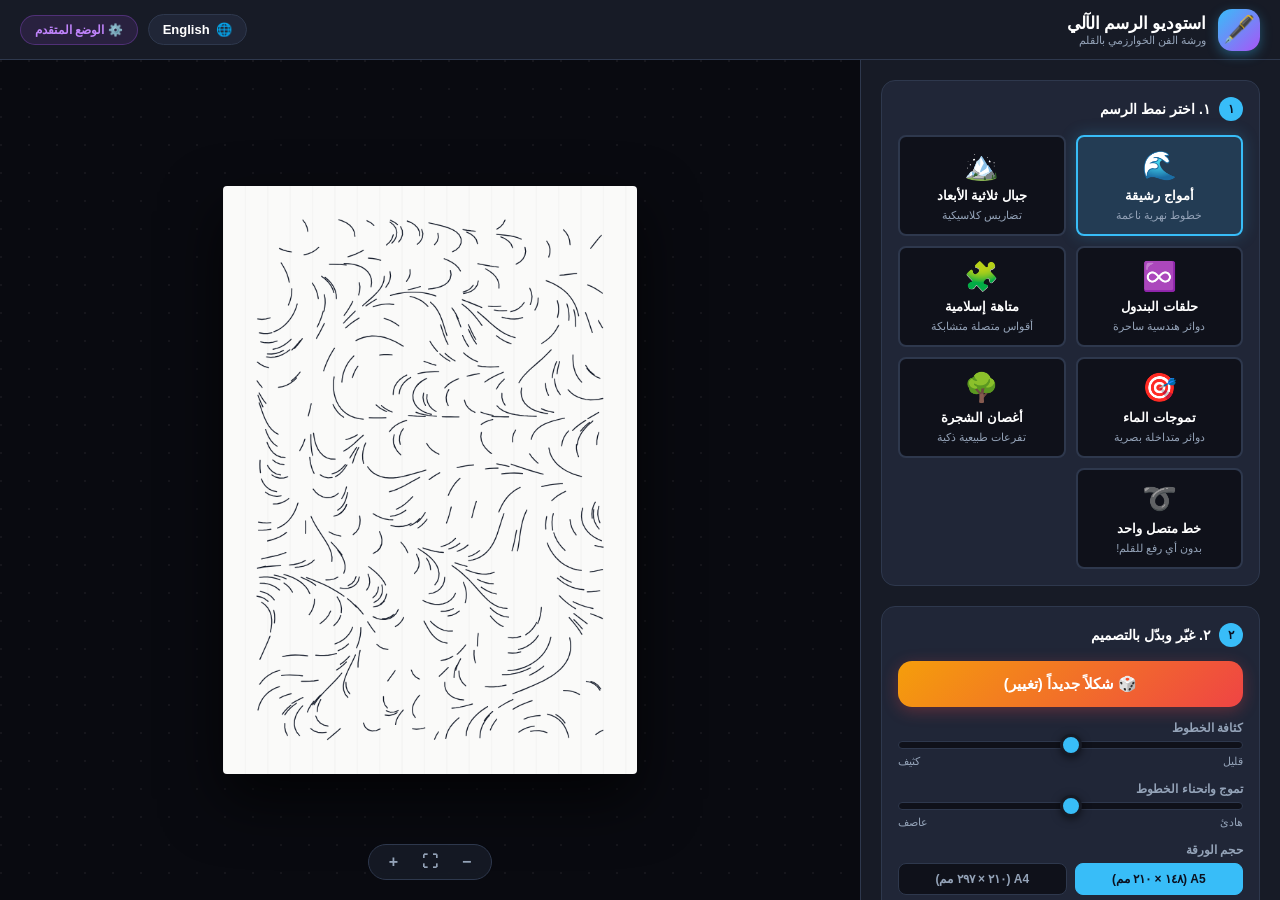
==== simple.html @ b9ba1fe6 "Add simplified bilingual (Arabic/English) UI mode for beginners" ====
<!DOCTYPE html>
<html lang="ar" dir="rtl">
<head>
  <meta charset="UTF-8">
  <meta name="viewport" content="width=device-width, initial-scale=1.0">
  <title>استوديو الرسم الآلي · Pen Plotter Studio (Simple)</title>
  <link rel="stylesheet" href="simple.css">
  <link rel="icon" href="data:image/svg+xml,<svg xmlns='http://www.w3.org/2000/svg' viewBox='0 0 100 100'><text y='.9em' font-size='90'>🖋️</text></svg>">
</head>
<body>

  <!-- Top Navigation Header -->
  <header class="simple-header">
    <div class="brand">
      <div class="brand-icon">🖋️</div>
      <div>
        <h1 class="brand-title" id="brandTitle">استوديو الرسم الآلي</h1>
        <p class="brand-sub" id="brandSub">ورشة الفن الخوارزمي بالقلم</p>
      </div>
    </div>

    <div class="header-tools">
      <button class="lang-switch-btn" id="btnLangSwitch" title="Switch Language / تغيير اللغة">
        <span>🌐</span>
        <span id="langLabel">English</span>
      </button>

      <a href="index.html" class="pro-mode-link" id="proLink" title="Switch to Advanced Studio">
        ⚙️ الوضع المتقدم
      </a>
    </div>
  </header>

  <!-- Main Workspace -->
  <main class="simple-main">

    <!-- Sidebar Controls -->
    <aside class="simple-sidebar">

      <!-- STEP 1: PICK A STYLE -->
      <section class="step-card">
        <div class="step-header">
          <div class="step-badge">١</div>
          <h2 class="step-title" id="step1Title">١. اختر نمط الرسم</h2>
        </div>
        <div class="style-grid" id="styleGrid">
          <!-- Populated by simple.js -->
        </div>
      </section>

      <!-- STEP 2: CUSTOMIZE -->
      <section class="step-card">
        <div class="step-header">
          <div class="step-badge">٢</div>
          <h2 class="step-title" id="step2Title">٢. غيّر وبدّل بالتصميم</h2>
        </div>

        <!-- Big Random Shuffle Button -->
        <button class="btn-big-shuffle" id="btnShuffle">
          <span>🎲 شكلاً جديداً (تغيير)</span>
        </button>

        <!-- Density Slider -->
        <div class="simple-slider-row">
          <div class="slider-label-row">
            <span id="labelDensity">كثافة الخطوط</span>
          </div>
          <input type="range" id="sliderDensity" min="1" max="5" step="1" value="3">
          <div class="slider-icons-row">
            <span id="txtFew">قليل</span>
            <span id="txtMany">كثيف</span>
          </div>
        </div>

        <!-- Wiggle Slider -->
        <div class="simple-slider-row">
          <div class="slider-label-row">
            <span id="labelWiggle">تموج وانحناء الخطوط</span>
          </div>
          <input type="range" id="sliderWiggle" min="1" max="5" step="1" value="3">
          <div class="slider-icons-row">
            <span id="txtSmooth">هادئ</span>
            <span id="txtWild">عاصف</span>
          </div>
        </div>

        <!-- Paper Size -->
        <div class="simple-slider-row">
          <div class="slider-label-row">
            <span id="labelPaper">حجم الورقة</span>
          </div>
          <div class="paper-pills">
            <button type="button" class="paper-pill active" data-paper="a5">A5 (١٤٨ × ٢١٠ مم)</button>
            <button type="button" class="paper-pill" data-paper="a4">A4 (٢١٠ × ٢٩٧ مم)</button>
          </div>
        </div>

        <!-- Color Palette Preview -->
        <div class="simple-slider-row">
          <div class="slider-label-row">
            <span id="labelColors">ألوان الورق والحبر</span>
          </div>
          <div class="palette-row">
            <button type="button" class="palette-btn active" data-palette="white_black">
              <div class="palette-circle" style="background: #fafaf9; border-color: #cbd5e1;">
                <div class="inner-dot" style="background: #111827;"></div>
              </div>
              <span class="palette-label" id="colorWhiteBlack">أبيض + أسود</span>
            </button>

            <button type="button" class="palette-btn" data-palette="black_white">
              <div class="palette-circle" style="background: #18181b; border-color: #52525b;">
                <div class="inner-dot" style="background: #f8fafc;"></div>
              </div>
              <span class="palette-label" id="colorBlackWhite">أسود + أبيض</span>
            </button>

            <button type="button" class="palette-btn" data-palette="navy_gold">
              <div class="palette-circle" style="background: #0f172a; border-color: #334155;">
                <div class="inner-dot" style="background: #f59e0b;"></div>
              </div>
              <span class="palette-label" id="colorNavyGold">كحلي + ذهبي</span>
            </button>

            <button type="button" class="palette-btn" data-palette="kraft_black">
              <div class="palette-circle" style="background: #d4b896; border-color: #a88863;">
                <div class="inner-dot" style="background: #1c1917;"></div>
              </div>
              <span class="palette-label" id="colorKraftBlack">كرتون + أسود</span>
            </button>
          </div>
        </div>
      </section>

      <!-- STEP 3: ACTION & EXPORT -->
      <section class="step-card">
        <div class="step-header">
          <div class="step-badge">٣</div>
          <h2 class="step-title" id="step3Title">٣. جاهز للرسم بالآلة!</h2>
        </div>

        <button class="btn-action-secondary" id="btnSimulate">
          <span>▶️ شاهد القلم يرسم</span>
        </button>

        <button class="btn-action-primary" id="btnDownload">
          <span>📥 تحميل ملف الرسم (SVG)</span>
        </button>
      </section>

    </aside>

    <!-- Canvas Viewport -->
    <section class="simple-viewport">
      <div class="paper-container" id="paperContainer">
        <canvas id="artCanvas"></canvas>
      </div>

      <!-- Quick Zoom Controls -->
      <div class="viewport-zoom-bar">
        <button class="zoom-btn" id="zoomOut" title="Zoom Out">−</button>
        <button class="zoom-btn" id="zoomReset" title="Reset Zoom">⛶</button>
        <button class="zoom-btn" id="zoomIn" title="Zoom In">+</button>
      </div>
    </section>

  </main>

  <div class="simple-toast" id="simpleToast"></div>

  <!-- Scripts -->
  <script src="js/noise.js"></script>
  <script src="js/algorithms.js"></script>
  <script src="js/plotter.js"></script>
  <script src="js/simulator.js"></script>
  <script src="js/simple.js"></script>
</body>
</html>
---- simple.css ----
:root {
  --bg-app: #0f111a;
  --bg-panel: #171b26;
  --bg-card: #202637;
  --bg-card-hover: #293147;
  --bg-active: #38bdf8;
  --text-main: #ffffff;
  --text-sub: #94a3b8;
  --border: #2e384d;
  --accent: #38bdf8;
  --accent-gold: #f59e0b;
  --accent-green: #10b981;
  --accent-purple: #a855f7;
  --radius-sm: 8px;
  --radius-md: 14px;
  --radius-lg: 20px;
  --shadow: 0 10px 30px rgba(0, 0, 0, 0.4);
}

* {
  box-sizing: border-box;
  margin: 0;
  padding: 0;
  -webkit-font-smoothing: antialiased;
}

body {
  font-family: -apple-system, BlinkMacSystemFont, 'SF Pro Arabic', 'Geeza Pro', 'Noto Sans Arabic', 'Segoe UI', Roboto, sans-serif;
  background-color: var(--bg-app);
  color: var(--text-main);
  height: 100vh;
  display: flex;
  flex-direction: column;
  overflow: hidden;
}

/* RTL Support */
body[dir="rtl"] {
  direction: rtl;
  text-align: right;
}
body[dir="ltr"] {
  direction: ltr;
  text-align: left;
}

/* =========================================================================
   TOP NAVBAR
   ========================================================================= */
.simple-header {
  height: 60px;
  background: var(--bg-panel);
  border-bottom: 1px solid var(--border);
  display: flex;
  align-items: center;
  justify-content: space-between;
  padding: 0 20px;
  z-index: 20;
}

.brand {
  display: flex;
  align-items: center;
  gap: 12px;
}

.brand-icon {
  font-size: 26px;
  width: 42px;
  height: 42px;
  background: linear-gradient(135deg, #38bdf8, #a855f7);
  border-radius: var(--radius-md);
  display: flex;
  align-items: center;
  justify-content: center;
  box-shadow: 0 4px 12px rgba(56, 189, 248, 0.35);
}

.brand-title {
  font-size: 17px;
  font-weight: 800;
  letter-spacing: -0.01em;
  color: var(--text-main);
}

.brand-sub {
  font-size: 11px;
  color: var(--text-sub);
}

.header-tools {
  display: flex;
  align-items: center;
  gap: 10px;
}

.lang-switch-btn {
  background: var(--bg-card);
  border: 1px solid var(--border);
  color: var(--text-main);
  font-size: 13px;
  font-weight: 700;
  padding: 7px 14px;
  border-radius: 20px;
  cursor: pointer;
  display: flex;
  align-items: center;
  gap: 6px;
  transition: all 0.2s ease;
}

.lang-switch-btn:hover {
  background: var(--bg-card-hover);
  border-color: var(--accent);
}

.pro-mode-link {
  background: rgba(168, 85, 247, 0.12);
  border: 1px solid rgba(168, 85, 247, 0.3);
  color: #c084fc;
  font-size: 12px;
  font-weight: 700;
  padding: 7px 14px;
  border-radius: 20px;
  text-decoration: none;
  display: flex;
  align-items: center;
  gap: 6px;
  transition: all 0.2s ease;
}

.pro-mode-link:hover {
  background: rgba(168, 85, 247, 0.25);
  border-color: #c084fc;
}

/* =========================================================================
   MAIN LAYOUT
   ========================================================================= */
.simple-main {
  flex: 1;
  display: flex;
  height: calc(100vh - 60px);
  overflow: hidden;
}

/* Sidebar */
.simple-sidebar {
  width: 420px;
  min-width: 360px;
  background: var(--bg-panel);
  border-inline-end: 1px solid var(--border);
  padding: 20px;
  overflow-y: auto;
  display: flex;
  flex-direction: column;
  gap: 20px;
}

.step-card {
  background: var(--bg-card);
  border: 1px solid var(--border);
  border-radius: var(--radius-md);
  padding: 16px;
  display: flex;
  flex-direction: column;
  gap: 14px;
}

.step-header {
  display: flex;
  align-items: center;
  gap: 8px;
}

.step-badge {
  width: 24px;
  height: 24px;
  background: var(--accent);
  color: #0b1120;
  border-radius: 50%;
  font-size: 12px;
  font-weight: 800;
  display: flex;
  align-items: center;
  justify-content: center;
  flex-shrink: 0;
}

.step-title {
  font-size: 14px;
  font-weight: 700;
  color: var(--text-main);
}

/* Style cards grid */
.style-grid {
  display: grid;
  grid-template-columns: repeat(2, 1fr);
  gap: 10px;
}

.style-card {
  background: var(--bg-app);
  border: 2px solid var(--border);
  border-radius: var(--radius-sm);
  padding: 12px 10px;
  cursor: pointer;
  display: flex;
  flex-direction: column;
  align-items: center;
  text-align: center;
  gap: 6px;
  transition: all 0.2s cubic-bezier(0.16, 1, 0.3, 1);
}

.style-card:hover {
  background: var(--bg-card-hover);
  border-color: rgba(56, 189, 248, 0.5);
  transform: translateY(-2px);
}

.style-card.active {
  background: rgba(56, 189, 248, 0.15);
  border-color: var(--accent);
  box-shadow: 0 0 16px rgba(56, 189, 248, 0.25);
}

.style-icon {
  font-size: 28px;
}

.style-name {
  font-size: 13px;
  font-weight: 700;
  color: var(--text-main);
}

.style-sub {
  font-size: 11px;
  color: var(--text-sub);
}

/* Big Shuffle Button */
.btn-big-shuffle {
  background: linear-gradient(135deg, #f59e0b, #ef4444);
  color: #ffffff;
  border: none;
  padding: 14px 18px;
  border-radius: var(--radius-md);
  font-size: 15px;
  font-weight: 800;
  cursor: pointer;
  display: flex;
  align-items: center;
  justify-content: center;
  gap: 10px;
  box-shadow: 0 4px 16px rgba(239, 68, 68, 0.3);
  transition: all 0.2s ease;
  width: 100%;
}

.btn-big-shuffle:hover {
  transform: translateY(-2px);
  box-shadow: 0 6px 20px rgba(239, 68, 68, 0.45);
  filter: brightness(1.08);
}

.btn-big-shuffle:active {
  transform: translateY(0);
}

/* Simple Slider Rows */
.simple-slider-row {
  display: flex;
  flex-direction: column;
  gap: 6px;
}

.slider-label-row {
  display: flex;
  justify-content: space-between;
  font-size: 12px;
  font-weight: 600;
  color: var(--text-sub);
}

.slider-label-row span.current-val {
  color: var(--accent);
  font-family: monospace;
}

.slider-icons-row {
  display: flex;
  justify-content: space-between;
  font-size: 11px;
  color: var(--text-sub);
}

input[type="range"] {
  -webkit-appearance: none;
  width: 100%;
  height: 8px;
  background: var(--bg-app);
  border-radius: 4px;
  border: 1px solid var(--border);
  outline: none;
}

input[type="range"]::-webkit-slider-thumb {
  -webkit-appearance: none;
  width: 22px;
  height: 22px;
  border-radius: 50%;
  background: var(--accent);
  cursor: pointer;
  border: 3px solid var(--bg-panel);
  box-shadow: 0 2px 8px rgba(0, 0, 0, 0.5);
  transition: transform 0.1s ease;
}

input[type="range"]::-webkit-slider-thumb:hover {
  transform: scale(1.15);
}

/* Color Palette Circles */
.palette-row {
  display: flex;
  gap: 10px;
  justify-content: space-between;
}

.palette-btn {
  flex: 1;
  background: var(--bg-app);
  border: 2px solid var(--border);
  border-radius: var(--radius-sm);
  padding: 8px 4px;
  display: flex;
  flex-direction: column;
  align-items: center;
  gap: 6px;
  cursor: pointer;
  transition: all 0.2s ease;
}

.palette-btn:hover {
  border-color: var(--text-sub);
}

.palette-btn.active {
  border-color: var(--accent);
  background: rgba(56, 189, 248, 0.1);
}

.palette-circle {
  width: 28px;
  height: 28px;
  border-radius: 50%;
  border: 2px solid rgba(255, 255, 255, 0.2);
  display: flex;
  align-items: center;
  justify-content: center;
  position: relative;
}

.palette-circle .inner-dot {
  width: 10px;
  height: 10px;
  border-radius: 50%;
}

.palette-label {
  font-size: 10px;
  font-weight: 700;
  color: var(--text-sub);
  text-align: center;
}

/* Paper Size Selector Pills */
.paper-pills {
  display: flex;
  gap: 8px;
}

.paper-pill {
  flex: 1;
  background: var(--bg-app);
  border: 1px solid var(--border);
  color: var(--text-sub);
  font-size: 12px;
  font-weight: 700;
  padding: 8px;
  border-radius: var(--radius-sm);
  cursor: pointer;
  text-align: center;
  transition: all 0.2s ease;
}

.paper-pill.active {
  background: var(--accent);
  color: #0b1120;
  border-color: var(--accent);
}

/* Big Action Buttons (Export & Simulate) */
.btn-action-primary {
  background: linear-gradient(135deg, #10b981, #059669);
  color: #ffffff;
  border: none;
  padding: 16px;
  border-radius: var(--radius-md);
  font-size: 16px;
  font-weight: 800;
  cursor: pointer;
  display: flex;
  align-items: center;
  justify-content: center;
  gap: 10px;
  box-shadow: 0 4px 18px rgba(16, 185, 129, 0.35);
  transition: all 0.2s ease;
  width: 100%;
}

.btn-action-primary:hover {
  transform: translateY(-2px);
  filter: brightness(1.1);
  box-shadow: 0 6px 24px rgba(16, 185, 129, 0.5);
}

.btn-action-secondary {
  background: var(--bg-card);
  border: 1px solid var(--border);
  color: var(--text-main);
  padding: 12px;
  border-radius: var(--radius-md);
  font-size: 14px;
  font-weight: 700;
  cursor: pointer;
  display: flex;
  align-items: center;
  justify-content: center;
  gap: 8px;
  transition: all 0.2s ease;
  width: 100%;
}

.btn-action-secondary:hover {
  background: var(--bg-card-hover);
  border-color: var(--text-sub);
}

/* =========================================================================
   CANVAS VIEWPORT
   ========================================================================= */
.simple-viewport {
  flex: 1;
  position: relative;
  background: #090a10;
  display: flex;
  align-items: center;
  justify-content: center;
  overflow: hidden;
  background-image: radial-gradient(circle at 1px 1px, rgba(255, 255, 255, 0.05) 1px, transparent 0);
  background-size: 28px 28px;
}

.paper-container {
  position: relative;
  box-shadow: 0 25px 60px rgba(0, 0, 0, 0.7);
  border-radius: 4px;
  overflow: hidden;
  transition: transform 0.2s ease;
}

#artCanvas {
  display: block;
}

/* Plotter Pen Head Indicator during simulation */
.sim-pen-badge {
  position: absolute;
  top: 16px;
  background: rgba(23, 27, 38, 0.95);
  border: 1px solid var(--border);
  border-radius: 30px;
  padding: 6px 14px;
  font-size: 13px;
  font-weight: 700;
  display: flex;
  align-items: center;
  gap: 8px;
  box-shadow: var(--shadow);
  z-index: 10;
  color: var(--text-main);
}

/* Quick Zoom Controls */
.viewport-zoom-bar {
  position: absolute;
  bottom: 20px;
  background: rgba(23, 27, 38, 0.9);
  backdrop-filter: blur(8px);
  border: 1px solid var(--border);
  border-radius: 30px;
  padding: 6px 14px;
  display: flex;
  align-items: center;
  gap: 12px;
  z-index: 10;
}

.zoom-btn {
  background: transparent;
  border: none;
  color: var(--text-sub);
  font-size: 16px;
  font-weight: 800;
  cursor: pointer;
  padding: 2px 6px;
}

.zoom-btn:hover {
  color: var(--text-main);
}

/* Toast */
.simple-toast {
  position: fixed;
  bottom: 30px;
  left: 50%;
  transform: translateX(-50%) translateY(20px);
  background: #10b981;
  color: #0b1120;
  padding: 12px 24px;
  border-radius: 30px;
  font-size: 14px;
  font-weight: 800;
  box-shadow: 0 10px 30px rgba(16, 185, 129, 0.4);
  z-index: 100;
  opacity: 0;
  transition: all 0.25s cubic-bezier(0.16, 1, 0.3, 1);
  pointer-events: none;
  display: flex;
  align-items: center;
  gap: 8px;
}

.simple-toast.show {
  opacity: 1;
  transform: translateX(-50%) translateY(0);
}
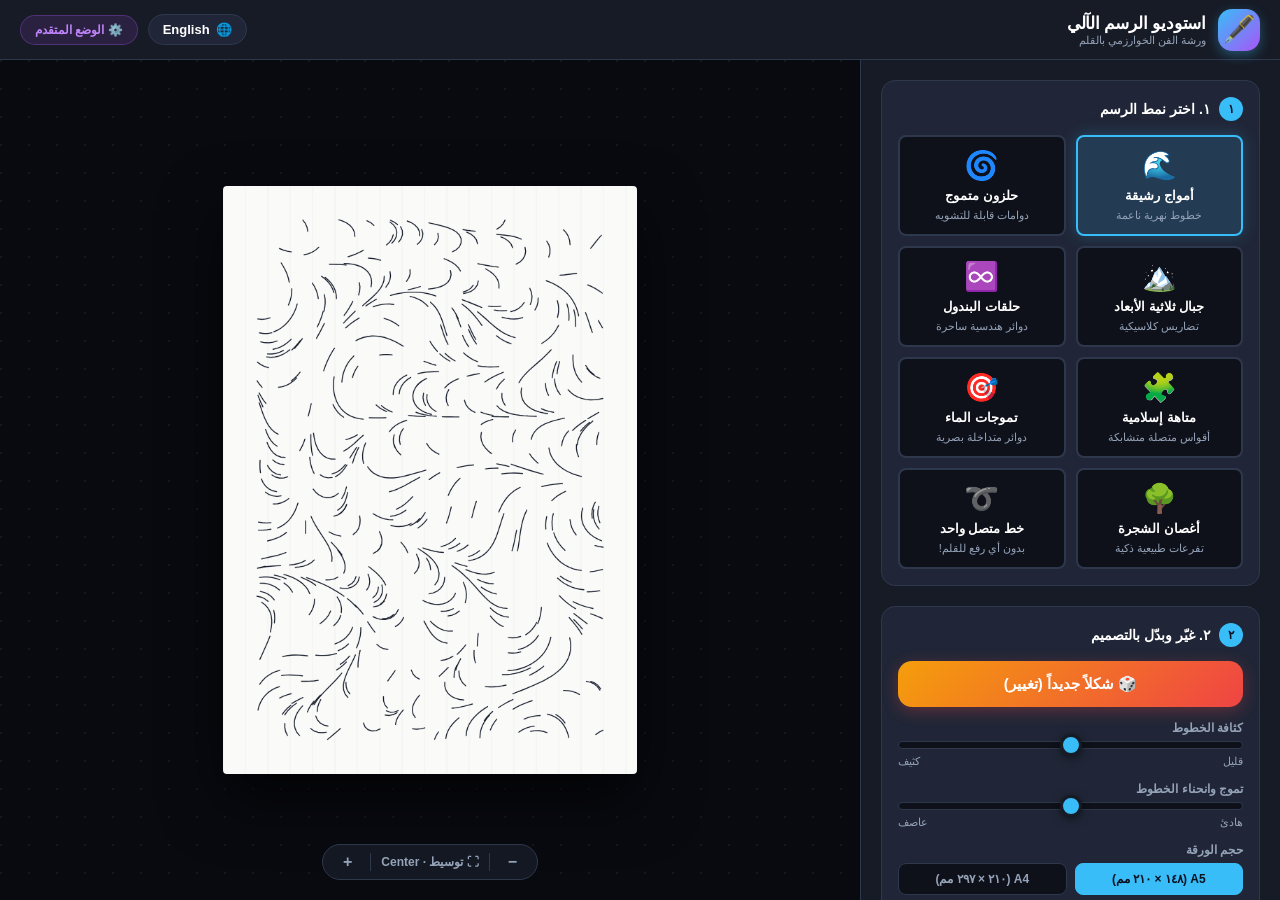
==== commit 97831c22: "Add distorted spirals algorithm, calm drawing speed controls, and canvas centering" ====
--- a/simple.html
+++ b/simple.html
@@ -139,6 +139,18 @@
           <h2 class="step-title" id="step3Title">٣. جاهز للرسم بالآلة!</h2>
         </div>
 
+        <!-- Simulation Speed -->
+        <div class="simple-slider-row">
+          <div class="slider-label-row">
+            <span id="labelSpeed">سرعة رسم القلم</span>
+          </div>
+          <div class="paper-pills">
+            <button type="button" class="paper-pill speed-pill" data-speed="0.4" id="speedSlow">🐢 بطيء وهادئ</button>
+            <button type="button" class="paper-pill speed-pill active" data-speed="1.0" id="speedNormal">🚶 عادي</button>
+            <button type="button" class="paper-pill speed-pill" data-speed="2.5" id="speedFast">🐇 سريع</button>
+          </div>
+        </div>
+
         <button class="btn-action-secondary" id="btnSimulate">
           <span>▶️ شاهد القلم يرسم</span>
         </button>
@@ -156,10 +168,10 @@
         <canvas id="artCanvas"></canvas>
       </div>
 
-      <!-- Quick Zoom Controls -->
+      <!-- Quick Zoom Controls & Center Button -->
       <div class="viewport-zoom-bar">
         <button class="zoom-btn" id="zoomOut" title="Zoom Out">−</button>
-        <button class="zoom-btn" id="zoomReset" title="Reset Zoom">⛶</button>
+        <button class="zoom-btn" id="btnCenter" title="Center Artwork / توسيط الورقة" style="font-size: 12px; font-weight: 700; border-inline: 1px solid var(--border); padding: 2px 10px;">⛶ توسيط · Center</button>
         <button class="zoom-btn" id="zoomIn" title="Zoom In">+</button>
       </div>
     </section>
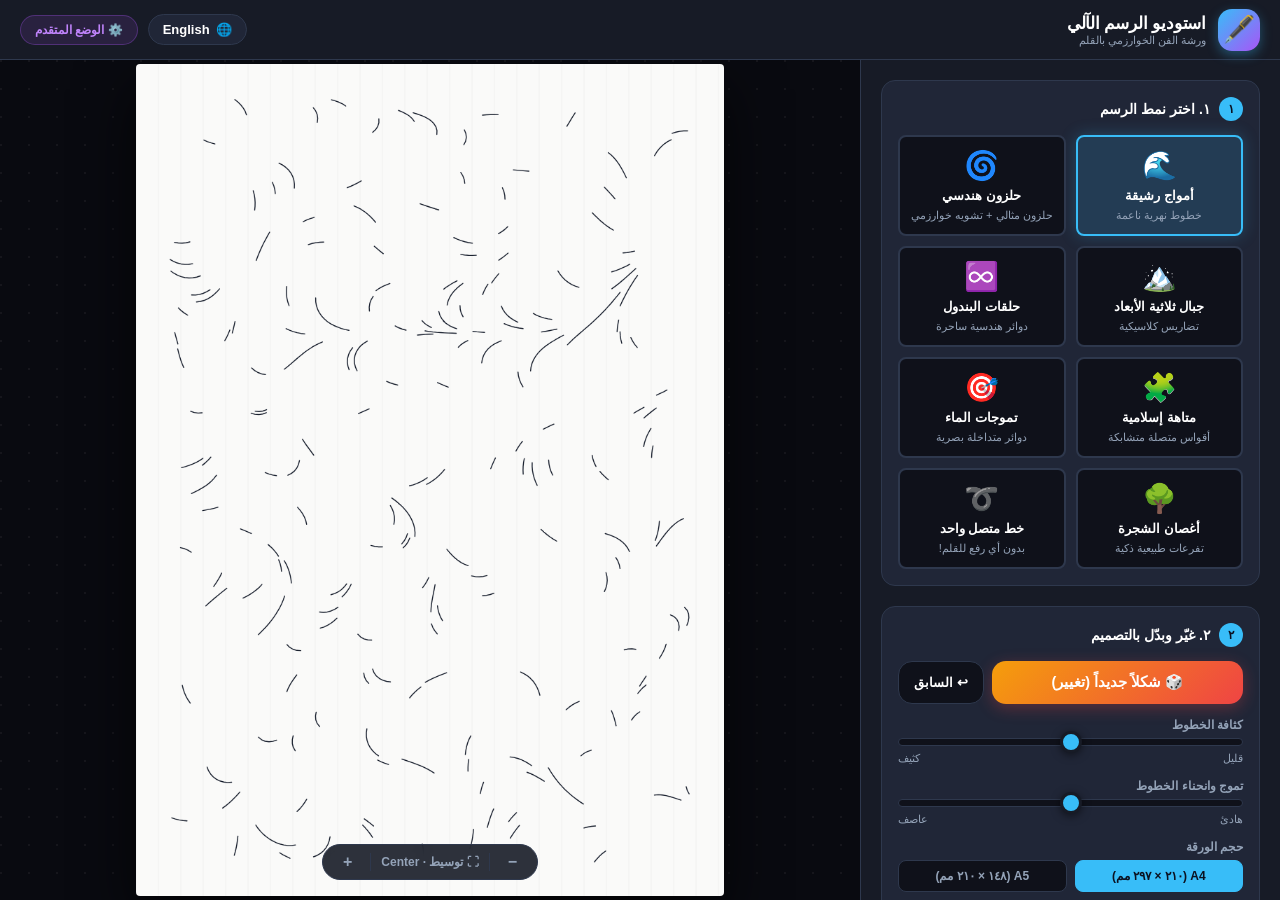
==== commit 914902c9: "Calibrate algorithms for <10min thin A4 plots, add Undo history, PNG export, and debouncing" ====
--- a/simple.html
+++ b/simple.html
@@ -55,10 +55,15 @@
           <h2 class="step-title" id="step2Title">٢. غيّر وبدّل بالتصميم</h2>
         </div>
 
-        <!-- Big Random Shuffle Button -->
-        <button class="btn-big-shuffle" id="btnShuffle">
-          <span>🎲 شكلاً جديداً (تغيير)</span>
-        </button>
+        <!-- Big Random Shuffle & Undo Button Row -->
+        <div class="shuffle-btn-group">
+          <button class="btn-big-shuffle" id="btnShuffle">
+            <span>🎲 شكلاً جديداً (تغيير)</span>
+          </button>
+          <button class="btn-undo-shape" id="btnUndo" title="Undo / Previous Shape">
+            <span>↩ السابق</span>
+          </button>
+        </div>
 
         <!-- Density Slider -->
         <div class="simple-slider-row">
@@ -90,8 +95,8 @@
             <span id="labelPaper">حجم الورقة</span>
           </div>
           <div class="paper-pills">
-            <button type="button" class="paper-pill active" data-paper="a5">A5 (١٤٨ × ٢١٠ مم)</button>
-            <button type="button" class="paper-pill" data-paper="a4">A4 (٢١٠ × ٢٩٧ مم)</button>
+            <button type="button" class="paper-pill active" data-paper="a4">A4 (٢١٠ × ٢٩٧ مم)</button>
+            <button type="button" class="paper-pill" data-paper="a5">A5 (١٤٨ × ٢١٠ مم)</button>
           </div>
         </div>
 
@@ -151,12 +156,21 @@
           </div>
         </div>
 
+        <!-- Time Estimate Reassuring Badge -->
+        <div class="time-estimate-pill" id="simpleTimeBadge">
+          <span>⏱️ وقت الرسم: ~٤ دقائق (سريع ومناسب لورق A4)</span>
+        </div>
+
         <button class="btn-action-secondary" id="btnSimulate">
           <span>▶️ شاهد القلم يرسم</span>
         </button>
 
         <button class="btn-action-primary" id="btnDownload">
           <span>📥 تحميل ملف الرسم (SVG)</span>
+        </button>
+
+        <button class="btn-action-secondary btn-png" id="btnDownloadPNG">
+          <span>📸 حفظ كصورة (PNG)</span>
         </button>
       </section>
 
--- a/simple.css
+++ b/simple.css
@@ -241,23 +241,29 @@
   color: var(--text-sub);
 }
 
-/* Big Shuffle Button */
+/* Big Shuffle & Undo Group */
+.shuffle-btn-group {
+  display: flex;
+  gap: 8px;
+  width: 100%;
+}
+
 .btn-big-shuffle {
+  flex: 1;
   background: linear-gradient(135deg, #f59e0b, #ef4444);
   color: #ffffff;
   border: none;
-  padding: 14px 18px;
+  padding: 13px 16px;
   border-radius: var(--radius-md);
-  font-size: 15px;
+  font-size: 14.5px;
   font-weight: 800;
   cursor: pointer;
   display: flex;
   align-items: center;
   justify-content: center;
-  gap: 10px;
+  gap: 8px;
   box-shadow: 0 4px 16px rgba(239, 68, 68, 0.3);
   transition: all 0.2s ease;
-  width: 100%;
 }
 
 .btn-big-shuffle:hover {
@@ -267,6 +273,34 @@
 }
 
 .btn-big-shuffle:active {
+  transform: translateY(0);
+}
+
+.btn-undo-shape {
+  flex-shrink: 0;
+  background: var(--bg-app);
+  border: 1px solid var(--border);
+  color: var(--text-main);
+  padding: 13px 15px;
+  border-radius: var(--radius-md);
+  font-size: 13px;
+  font-weight: 700;
+  cursor: pointer;
+  display: flex;
+  align-items: center;
+  justify-content: center;
+  gap: 6px;
+  transition: all 0.2s ease;
+}
+
+.btn-undo-shape:hover {
+  background: var(--bg-card-hover);
+  border-color: var(--accent);
+  color: var(--accent);
+  transform: translateY(-2px);
+}
+
+.btn-undo-shape:active {
   transform: translateY(0);
 }
 
@@ -448,6 +482,33 @@
 .btn-action-secondary:hover {
   background: var(--bg-card-hover);
   border-color: var(--text-sub);
+}
+
+.btn-action-secondary.btn-png {
+  background: rgba(56, 189, 248, 0.08);
+  border-color: rgba(56, 189, 248, 0.3);
+  color: #38bdf8;
+}
+
+.btn-action-secondary.btn-png:hover {
+  background: rgba(56, 189, 248, 0.18);
+  border-color: #38bdf8;
+}
+
+.time-estimate-pill {
+  background: rgba(16, 185, 129, 0.08);
+  border: 1px solid rgba(16, 185, 129, 0.25);
+  color: #34d399;
+  font-size: 12.5px;
+  font-weight: 700;
+  padding: 9px 12px;
+  border-radius: var(--radius-md);
+  text-align: center;
+  display: flex;
+  align-items: center;
+  justify-content: center;
+  gap: 6px;
+  width: 100%;
 }
 
 /* =========================================================================
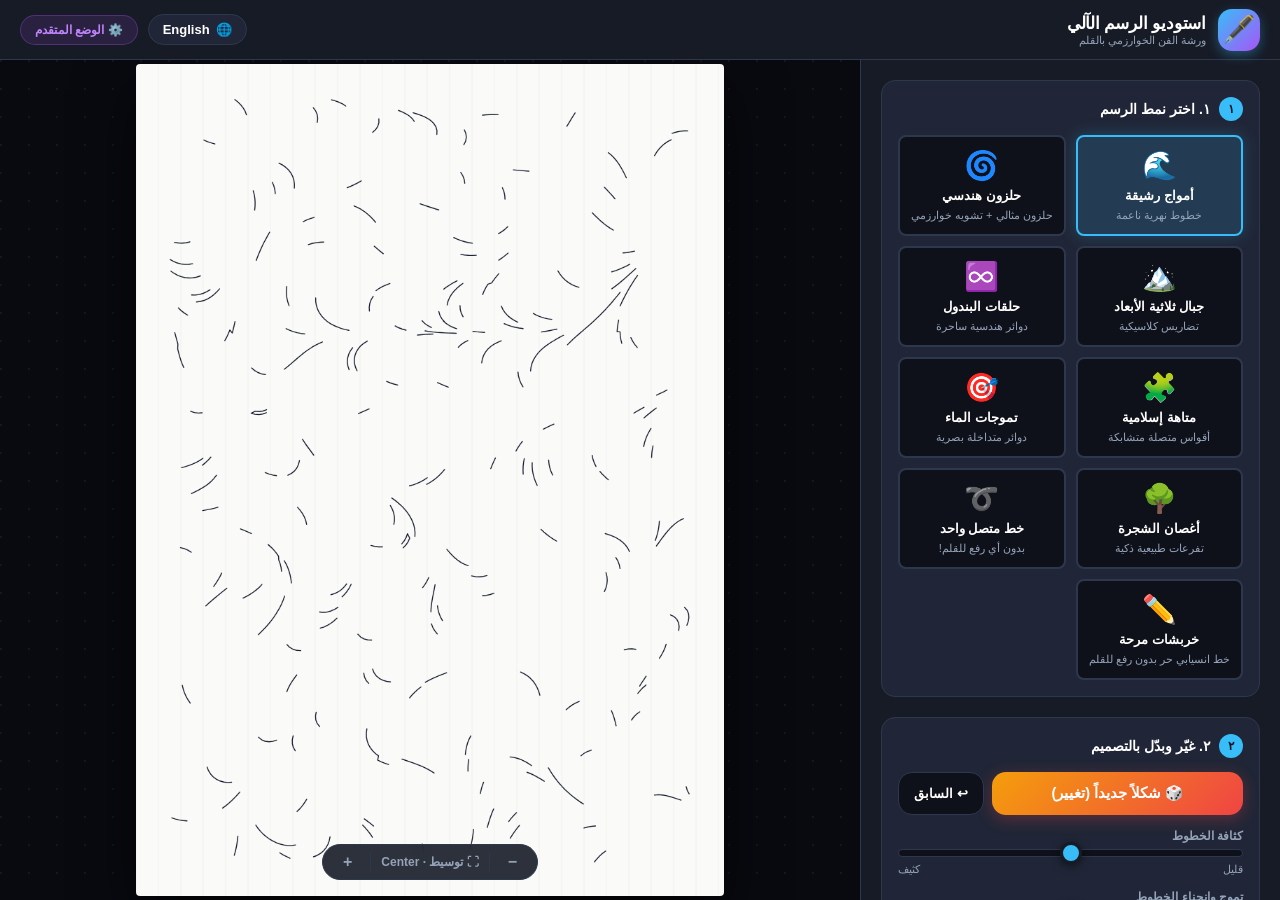
==== commit 35f9bb36: "Add Generative Doodles, Servo Thermal Protection, and bundle self-contained HTML studios" ====
--- a/simple.html
+++ b/simple.html
@@ -4,7 +4,622 @@
   <meta charset="UTF-8">
   <meta name="viewport" content="width=device-width, initial-scale=1.0">
   <title>استوديو الرسم الآلي · Pen Plotter Studio (Simple)</title>
-  <link rel="stylesheet" href="simple.css">
+  <style>
+:root {
+  --bg-app: #0f111a;
+  --bg-panel: #171b26;
+  --bg-card: #202637;
+  --bg-card-hover: #293147;
+  --bg-active: #38bdf8;
+  --text-main: #ffffff;
+  --text-sub: #94a3b8;
+  --border: #2e384d;
+  --accent: #38bdf8;
+  --accent-gold: #f59e0b;
+  --accent-green: #10b981;
+  --accent-purple: #a855f7;
+  --radius-sm: 8px;
+  --radius-md: 14px;
+  --radius-lg: 20px;
+  --shadow: 0 10px 30px rgba(0, 0, 0, 0.4);
+}
+
+* {
+  box-sizing: border-box;
+  margin: 0;
+  padding: 0;
+  -webkit-font-smoothing: antialiased;
+}
+
+body {
+  font-family: -apple-system, BlinkMacSystemFont, 'SF Pro Arabic', 'Geeza Pro', 'Noto Sans Arabic', 'Segoe UI', Roboto, sans-serif;
+  background-color: var(--bg-app);
+  color: var(--text-main);
+  height: 100vh;
+  display: flex;
+  flex-direction: column;
+  overflow: hidden;
+}
+
+/* RTL Support */
+body[dir="rtl"] {
+  direction: rtl;
+  text-align: right;
+}
+body[dir="ltr"] {
+  direction: ltr;
+  text-align: left;
+}
+
+/* =========================================================================
+   TOP NAVBAR
+   ========================================================================= */
+.simple-header {
+  height: 60px;
+  background: var(--bg-panel);
+  border-bottom: 1px solid var(--border);
+  display: flex;
+  align-items: center;
+  justify-content: space-between;
+  padding: 0 20px;
+  z-index: 20;
+}
+
+.brand {
+  display: flex;
+  align-items: center;
+  gap: 12px;
+}
+
+.brand-icon {
+  font-size: 26px;
+  width: 42px;
+  height: 42px;
+  background: linear-gradient(135deg, #38bdf8, #a855f7);
+  border-radius: var(--radius-md);
+  display: flex;
+  align-items: center;
+  justify-content: center;
+  box-shadow: 0 4px 12px rgba(56, 189, 248, 0.35);
+}
+
+.brand-title {
+  font-size: 17px;
+  font-weight: 800;
+  letter-spacing: -0.01em;
+  color: var(--text-main);
+}
+
+.brand-sub {
+  font-size: 11px;
+  color: var(--text-sub);
+}
+
+.header-tools {
+  display: flex;
+  align-items: center;
+  gap: 10px;
+}
+
+.lang-switch-btn {
+  background: var(--bg-card);
+  border: 1px solid var(--border);
+  color: var(--text-main);
+  font-size: 13px;
+  font-weight: 700;
+  padding: 7px 14px;
+  border-radius: 20px;
+  cursor: pointer;
+  display: flex;
+  align-items: center;
+  gap: 6px;
+  transition: all 0.2s ease;
+}
+
+.lang-switch-btn:hover {
+  background: var(--bg-card-hover);
+  border-color: var(--accent);
+}
+
+.pro-mode-link {
+  background: rgba(168, 85, 247, 0.12);
+  border: 1px solid rgba(168, 85, 247, 0.3);
+  color: #c084fc;
+  font-size: 12px;
+  font-weight: 700;
+  padding: 7px 14px;
+  border-radius: 20px;
+  text-decoration: none;
+  display: flex;
+  align-items: center;
+  gap: 6px;
+  transition: all 0.2s ease;
+}
+
+.pro-mode-link:hover {
+  background: rgba(168, 85, 247, 0.25);
+  border-color: #c084fc;
+}
+
+/* =========================================================================
+   MAIN LAYOUT
+   ========================================================================= */
+.simple-main {
+  flex: 1;
+  display: flex;
+  height: calc(100vh - 60px);
+  overflow: hidden;
+}
+
+/* Sidebar */
+.simple-sidebar {
+  width: 420px;
+  min-width: 360px;
+  background: var(--bg-panel);
+  border-inline-end: 1px solid var(--border);
+  padding: 20px;
+  overflow-y: auto;
+  display: flex;
+  flex-direction: column;
+  gap: 20px;
+}
+
+.step-card {
+  background: var(--bg-card);
+  border: 1px solid var(--border);
+  border-radius: var(--radius-md);
+  padding: 16px;
+  display: flex;
+  flex-direction: column;
+  gap: 14px;
+}
+
+.step-header {
+  display: flex;
+  align-items: center;
+  gap: 8px;
+}
+
+.step-badge {
+  width: 24px;
+  height: 24px;
+  background: var(--accent);
+  color: #0b1120;
+  border-radius: 50%;
+  font-size: 12px;
+  font-weight: 800;
+  display: flex;
+  align-items: center;
+  justify-content: center;
+  flex-shrink: 0;
+}
+
+.step-title {
+  font-size: 14px;
+  font-weight: 700;
+  color: var(--text-main);
+}
+
+/* Style cards grid */
+.style-grid {
+  display: grid;
+  grid-template-columns: repeat(2, 1fr);
+  gap: 10px;
+}
+
+.style-card {
+  background: var(--bg-app);
+  border: 2px solid var(--border);
+  border-radius: var(--radius-sm);
+  padding: 12px 10px;
+  cursor: pointer;
+  display: flex;
+  flex-direction: column;
+  align-items: center;
+  text-align: center;
+  gap: 6px;
+  transition: all 0.2s cubic-bezier(0.16, 1, 0.3, 1);
+}
+
+.style-card:hover {
+  background: var(--bg-card-hover);
+  border-color: rgba(56, 189, 248, 0.5);
+  transform: translateY(-2px);
+}
+
+.style-card.active {
+  background: rgba(56, 189, 248, 0.15);
+  border-color: var(--accent);
+  box-shadow: 0 0 16px rgba(56, 189, 248, 0.25);
+}
+
+.style-icon {
+  font-size: 28px;
+}
+
+.style-name {
+  font-size: 13px;
+  font-weight: 700;
+  color: var(--text-main);
+}
+
+.style-sub {
+  font-size: 11px;
+  color: var(--text-sub);
+}
+
+/* Big Shuffle & Undo Group */
+.shuffle-btn-group {
+  display: flex;
+  gap: 8px;
+  width: 100%;
+}
+
+.btn-big-shuffle {
+  flex: 1;
+  background: linear-gradient(135deg, #f59e0b, #ef4444);
+  color: #ffffff;
+  border: none;
+  padding: 13px 16px;
+  border-radius: var(--radius-md);
+  font-size: 14.5px;
+  font-weight: 800;
+  cursor: pointer;
+  display: flex;
+  align-items: center;
+  justify-content: center;
+  gap: 8px;
+  box-shadow: 0 4px 16px rgba(239, 68, 68, 0.3);
+  transition: all 0.2s ease;
+}
+
+.btn-big-shuffle:hover {
+  transform: translateY(-2px);
+  box-shadow: 0 6px 20px rgba(239, 68, 68, 0.45);
+  filter: brightness(1.08);
+}
+
+.btn-big-shuffle:active {
+  transform: translateY(0);
+}
+
+.btn-undo-shape {
+  flex-shrink: 0;
+  background: var(--bg-app);
+  border: 1px solid var(--border);
+  color: var(--text-main);
+  padding: 13px 15px;
+  border-radius: var(--radius-md);
+  font-size: 13px;
+  font-weight: 700;
+  cursor: pointer;
+  display: flex;
+  align-items: center;
+  justify-content: center;
+  gap: 6px;
+  transition: all 0.2s ease;
+}
+
+.btn-undo-shape:hover {
+  background: var(--bg-card-hover);
+  border-color: var(--accent);
+  color: var(--accent);
+  transform: translateY(-2px);
+}
+
+.btn-undo-shape:active {
+  transform: translateY(0);
+}
+
+/* Simple Slider Rows */
+.simple-slider-row {
+  display: flex;
+  flex-direction: column;
+  gap: 6px;
+}
+
+.slider-label-row {
+  display: flex;
+  justify-content: space-between;
+  font-size: 12px;
+  font-weight: 600;
+  color: var(--text-sub);
+}
+
+.slider-label-row span.current-val {
+  color: var(--accent);
+  font-family: monospace;
+}
+
+.slider-icons-row {
+  display: flex;
+  justify-content: space-between;
+  font-size: 11px;
+  color: var(--text-sub);
+}
+
+input[type="range"] {
+  -webkit-appearance: none;
+  width: 100%;
+  height: 8px;
+  background: var(--bg-app);
+  border-radius: 4px;
+  border: 1px solid var(--border);
+  outline: none;
+}
+
+input[type="range"]::-webkit-slider-thumb {
+  -webkit-appearance: none;
+  width: 22px;
+  height: 22px;
+  border-radius: 50%;
+  background: var(--accent);
+  cursor: pointer;
+  border: 3px solid var(--bg-panel);
+  box-shadow: 0 2px 8px rgba(0, 0, 0, 0.5);
+  transition: transform 0.1s ease;
+}
+
+input[type="range"]::-webkit-slider-thumb:hover {
+  transform: scale(1.15);
+}
+
+/* Color Palette Circles */
+.palette-row {
+  display: flex;
+  gap: 10px;
+  justify-content: space-between;
+}
+
+.palette-btn {
+  flex: 1;
+  background: var(--bg-app);
+  border: 2px solid var(--border);
+  border-radius: var(--radius-sm);
+  padding: 8px 4px;
+  display: flex;
+  flex-direction: column;
+  align-items: center;
+  gap: 6px;
+  cursor: pointer;
+  transition: all 0.2s ease;
+}
+
+.palette-btn:hover {
+  border-color: var(--text-sub);
+}
+
+.palette-btn.active {
+  border-color: var(--accent);
+  background: rgba(56, 189, 248, 0.1);
+}
+
+.palette-circle {
+  width: 28px;
+  height: 28px;
+  border-radius: 50%;
+  border: 2px solid rgba(255, 255, 255, 0.2);
+  display: flex;
+  align-items: center;
+  justify-content: center;
+  position: relative;
+}
+
+.palette-circle .inner-dot {
+  width: 10px;
+  height: 10px;
+  border-radius: 50%;
+}
+
+.palette-label {
+  font-size: 10px;
+  font-weight: 700;
+  color: var(--text-sub);
+  text-align: center;
+}
+
+/* Paper Size Selector Pills */
+.paper-pills {
+  display: flex;
+  gap: 8px;
+}
+
+.paper-pill {
+  flex: 1;
+  background: var(--bg-app);
+  border: 1px solid var(--border);
+  color: var(--text-sub);
+  font-size: 12px;
+  font-weight: 700;
+  padding: 8px;
+  border-radius: var(--radius-sm);
+  cursor: pointer;
+  text-align: center;
+  transition: all 0.2s ease;
+}
+
+.paper-pill.active {
+  background: var(--accent);
+  color: #0b1120;
+  border-color: var(--accent);
+}
+
+/* Big Action Buttons (Export & Simulate) */
+.btn-action-primary {
+  background: linear-gradient(135deg, #10b981, #059669);
+  color: #ffffff;
+  border: none;
+  padding: 16px;
+  border-radius: var(--radius-md);
+  font-size: 16px;
+  font-weight: 800;
+  cursor: pointer;
+  display: flex;
+  align-items: center;
+  justify-content: center;
+  gap: 10px;
+  box-shadow: 0 4px 18px rgba(16, 185, 129, 0.35);
+  transition: all 0.2s ease;
+  width: 100%;
+}
+
+.btn-action-primary:hover {
+  transform: translateY(-2px);
+  filter: brightness(1.1);
+  box-shadow: 0 6px 24px rgba(16, 185, 129, 0.5);
+}
+
+.btn-action-secondary {
+  background: var(--bg-card);
+  border: 1px solid var(--border);
+  color: var(--text-main);
+  padding: 12px;
+  border-radius: var(--radius-md);
+  font-size: 14px;
+  font-weight: 700;
+  cursor: pointer;
+  display: flex;
+  align-items: center;
+  justify-content: center;
+  gap: 8px;
+  transition: all 0.2s ease;
+  width: 100%;
+}
+
+.btn-action-secondary:hover {
+  background: var(--bg-card-hover);
+  border-color: var(--text-sub);
+}
+
+.btn-action-secondary.btn-png {
+  background: rgba(56, 189, 248, 0.08);
+  border-color: rgba(56, 189, 248, 0.3);
+  color: #38bdf8;
+}
+
+.btn-action-secondary.btn-png:hover {
+  background: rgba(56, 189, 248, 0.18);
+  border-color: #38bdf8;
+}
+
+.time-estimate-pill {
+  background: rgba(16, 185, 129, 0.08);
+  border: 1px solid rgba(16, 185, 129, 0.25);
+  color: #34d399;
+  font-size: 12.5px;
+  font-weight: 700;
+  padding: 9px 12px;
+  border-radius: var(--radius-md);
+  text-align: center;
+  display: flex;
+  align-items: center;
+  justify-content: center;
+  gap: 6px;
+  width: 100%;
+}
+
+/* =========================================================================
+   CANVAS VIEWPORT
+   ========================================================================= */
+.simple-viewport {
+  flex: 1;
+  position: relative;
+  background: #090a10;
+  display: flex;
+  align-items: center;
+  justify-content: center;
+  overflow: hidden;
+  background-image: radial-gradient(circle at 1px 1px, rgba(255, 255, 255, 0.05) 1px, transparent 0);
+  background-size: 28px 28px;
+}
+
+.paper-container {
+  position: relative;
+  box-shadow: 0 25px 60px rgba(0, 0, 0, 0.7);
+  border-radius: 4px;
+  overflow: hidden;
+  transition: transform 0.2s ease;
+}
+
+#artCanvas {
+  display: block;
+}
+
+/* Plotter Pen Head Indicator during simulation */
+.sim-pen-badge {
+  position: absolute;
+  top: 16px;
+  background: rgba(23, 27, 38, 0.95);
+  border: 1px solid var(--border);
+  border-radius: 30px;
+  padding: 6px 14px;
+  font-size: 13px;
+  font-weight: 700;
+  display: flex;
+  align-items: center;
+  gap: 8px;
+  box-shadow: var(--shadow);
+  z-index: 10;
+  color: var(--text-main);
+}
+
+/* Quick Zoom Controls */
+.viewport-zoom-bar {
+  position: absolute;
+  bottom: 20px;
+  background: rgba(23, 27, 38, 0.9);
+  backdrop-filter: blur(8px);
+  border: 1px solid var(--border);
+  border-radius: 30px;
+  padding: 6px 14px;
+  display: flex;
+  align-items: center;
+  gap: 12px;
+  z-index: 10;
+}
+
+.zoom-btn {
+  background: transparent;
+  border: none;
+  color: var(--text-sub);
+  font-size: 16px;
+  font-weight: 800;
+  cursor: pointer;
+  padding: 2px 6px;
+}
+
+.zoom-btn:hover {
+  color: var(--text-main);
+}
+
+/* Toast */
+.simple-toast {
+  position: fixed;
+  bottom: 30px;
+  left: 50%;
+  transform: translateX(-50%) translateY(20px);
+  background: #10b981;
+  color: #0b1120;
+  padding: 12px 24px;
+  border-radius: 30px;
+  font-size: 14px;
+  font-weight: 800;
+  box-shadow: 0 10px 30px rgba(16, 185, 129, 0.4);
+  z-index: 100;
+  opacity: 0;
+  transition: all 0.25s cubic-bezier(0.16, 1, 0.3, 1);
+  pointer-events: none;
+  display: flex;
+  align-items: center;
+  gap: 8px;
+}
+
+.simple-toast.show {
+  opacity: 1;
+  transform: translateX(-50%) translateY(0);
+}
+
+</style>
   <link rel="icon" href="data:image/svg+xml,<svg xmlns='http://www.w3.org/2000/svg' viewBox='0 0 100 100'><text y='.9em' font-size='90'>🖋️</text></svg>">
 </head>
 <body>
@@ -195,10 +810,2823 @@
   <div class="simple-toast" id="simpleToast"></div>
 
   <!-- Scripts -->
-  <script src="js/noise.js"></script>
-  <script src="js/algorithms.js"></script>
-  <script src="js/plotter.js"></script>
-  <script src="js/simulator.js"></script>
-  <script src="js/simple.js"></script>
+  <script>
+/**
+ * Seedable PRNG & Fast 2D/3D Simplex & Perlin Noise Engine
+ * Built for generative vector art & deterministic reproducibility.
+ */
+
+class MathUtils {
+  // Hash a string into a 32-bit integer seed
+  static hashString(str) {
+    let hash = 0;
+    for (let i = 0; i < str.length; i++) {
+      const char = str.charCodeAt(i);
+      hash = (hash << 5) - hash + char;
+      hash |= 0; // Convert to 32bit integer
+    }
+    return Math.abs(hash);
+  }
+
+  // Linear interpolation
+  static lerp(a, b, t) {
+    return a + (b - a) * t;
+  }
+
+  // Map value from one range to another with optional clamp
+  static map(value, inMin, inMax, outMin, outMax, clamp = false) {
+    let out = ((value - inMin) / (inMax - inMin)) * (outMax - outMin) + outMin;
+    if (clamp) {
+      const min = Math.min(outMin, outMax);
+      const max = Math.max(outMin, outMax);
+      out = Math.max(min, Math.min(max, out));
+    }
+    return out;
+  }
+
+  static clamp(val, min, max) {
+    return Math.max(min, Math.min(max, val));
+  }
+
+  static dist(x1, y1, x2, y2) {
+    return Math.hypot(x2 - x1, y2 - y1);
+  }
+
+  static radians(degrees) {
+    return (degrees * Math.PI) / 180;
+  }
+
+  static degrees(radians) {
+    return (radians * 180) / Math.PI;
+  }
+}
+
+// Deterministic fast PRNG (Mulberry32)
+class RandomGenerator {
+  constructor(seed = 1337) {
+    this.setSeed(seed);
+  }
+
+  setSeed(seed) {
+    if (typeof seed === 'string') {
+      this.seed = MathUtils.hashString(seed);
+    } else {
+      this.seed = Math.floor(Math.abs(seed)) || 1337;
+    }
+    this.state = this.seed;
+  }
+
+  // Returns float in [0, 1)
+  next() {
+    this.state = (this.state + 0x6d2b79f5) | 0;
+    let t = Math.imul(this.state ^ (this.state >>> 15), 1 | this.state);
+    t = (t + Math.imul(t ^ (t >>> 7), 61 | t)) ^ t;
+    return ((t ^ (t >>> 14)) >>> 0) / 4294967296;
+  }
+
+  // Range [min, max)
+  range(min, max) {
+    return min + this.next() * (max - min);
+  }
+
+  // Random integer [min, max]
+  rangeInt(min, max) {
+    return Math.floor(this.range(min, max + 1));
+  }
+
+  // Random boolean with chance probability
+  chance(prob = 0.5) {
+    return this.next() < prob;
+  }
+
+  // Gaussian / Normal distribution random number (Box-Muller)
+  gaussian(mean = 0, stdev = 1) {
+    let u1 = this.next();
+    let u2 = this.next();
+    while (u1 === 0) u1 = this.next();
+    const z0 = Math.sqrt(-2.0 * Math.log(u1)) * Math.cos(2.0 * Math.PI * u2);
+    return z0 * stdev + mean;
+  }
+
+  // Pick random element from array
+  pick(array) {
+    if (!array || array.length === 0) return null;
+    return array[this.rangeInt(0, array.length - 1)];
+  }
+}
+
+// 2D Simplex Noise Implementation (Deterministic & Seedable)
+class SimplexNoise {
+  constructor(randomInstance = new RandomGenerator(42)) {
+    this.reseed(randomInstance);
+  }
+
+  reseed(randomInstance) {
+    this.p = new Uint8Array(256);
+    for (let i = 0; i < 256; i++) {
+      this.p[i] = i;
+    }
+
+    // Shuffle using Fisher-Yates with our seedable PRNG
+    for (let i = 255; i > 0; i--) {
+      const j = randomInstance.rangeInt(0, i);
+      const tmp = this.p[i];
+      this.p[i] = this.p[j];
+      this.p[j] = tmp;
+    }
+
+    // Duplicate permutation array to avoid modulo
+    this.perm = new Uint8Array(512);
+    this.permMod12 = new Uint8Array(512);
+    for (let i = 0; i < 512; i++) {
+      this.perm[i] = this.p[i & 255];
+      this.permMod12[i] = this.perm[i] % 12;
+    }
+  }
+
+  // 2D Simplex Noise in range [-1, 1]
+  noise2D(xin, yin) {
+    const F2 = 0.5 * (Math.sqrt(3.0) - 1.0);
+    const G2 = (3.0 - Math.sqrt(3.0)) / 6.0;
+
+    let n0 = 0, n1 = 0, n2 = 0;
+
+    // Skew the input space to determine which simplex cell we're in
+    const s = (xin + yin) * F2;
+    const i = Math.floor(xin + s);
+    const j = Math.floor(yin + s);
+    const t = (i + j) * G2;
+    const X0 = i - t; // Unskew the cell origin back to (x,y) space
+    const Y0 = j - t;
+    const x0 = xin - X0; // The x,y distances from the cell origin
+    const y0 = yin - Y0;
+
+    // For the 2D case, the simplex shape is an equilateral triangle.
+    // Determine which simplex we are in.
+    let i1, j1; // Offsets for second (middle) corner of simplex in (i,j) coords
+    if (x0 > y0) {
+      i1 = 1;
+      j1 = 0;
+    } else {
+      i1 = 0;
+      j1 = 1;
+    }
+
+    // A step of (1,0) in (i,j) means a step of (1-c,-c) in (x,y), and
+    // a step of (0,1) in (i,j) means a step of (-c,1-c) in (x,y), where c = (3-sqrt(3))/6
+    const x1 = x0 - i1 + G2; // Offsets for middle corner in (x,y) unskewed coords
+    const y1 = y0 - j1 + G2;
+    const x2 = x0 - 1.0 + 2.0 * G2; // Offsets for last corner in (x,y) unskewed coords
+    const y2 = y0 - 1.0 + 2.0 * G2;
+
+    // Work out the hashed gradient indices of the three simplex corners
+    const ii = i & 255;
+    const jj = j & 255;
+
+    // Calculate contribution from three corners
+    const grad3 = [
+      [1, 1], [-1, 1], [1, -1], [-1, -1],
+      [1, 0], [-1, 0], [1, 0], [-1, 0],
+      [0, 1], [0, -1], [0, 1], [0, -1]
+    ];
+
+    let t0 = 0.5 - x0 * x0 - y0 * y0;
+    if (t0 > 0) {
+      t0 *= t0;
+      const gi0 = this.permMod12[ii + this.perm[jj]];
+      n0 = t0 * t0 * (grad3[gi0][0] * x0 + grad3[gi0][1] * y0);
+    }
+
+    let t1 = 0.5 - x1 * x1 - y1 * y1;
+    if (t1 > 0) {
+      t1 *= t1;
+      const gi1 = this.permMod12[ii + i1 + this.perm[jj + j1]];
+      n1 = t1 * t1 * (grad3[gi1][0] * x1 + grad3[gi1][1] * y1);
+    }
+
+    let t2 = 0.5 - x2 * x2 - y2 * y2;
+    if (t2 > 0) {
+      t2 *= t2;
+      const gi2 = this.permMod12[ii + 1 + this.perm[jj + 1]];
+      n2 = t2 * t2 * (grad3[gi2][0] * x2 + grad3[gi2][1] * y2);
+    }
+
+    // Add contributions from each corner to get the final noise value.
+    // Result is scaled to return values in the interval [-1, 1].
+    return 70.0 * (n0 + n1 + n2);
+  }
+
+  // Fractal Brownian Motion (octaves, persistence, lacunarity)
+  fBm(x, y, octaves = 4, persistence = 0.5, lacunarity = 2.0) {
+    let total = 0;
+    let frequency = 1.0;
+    let amplitude = 1.0;
+    let maxValue = 0; // Used for normalizing result
+
+    for (let i = 0; i < octaves; i++) {
+      total += this.noise2D(x * frequency, y * frequency) * amplitude;
+      maxValue += amplitude;
+      amplitude *= persistence;
+      frequency *= lacunarity;
+    }
+
+    return total / maxValue;
+  }
+
+  // Curl noise for ultra-smooth fluid flow fields
+  curl(x, y, eps = 0.001) {
+    const n1 = this.noise2D(x, y + eps);
+    const n2 = this.noise2D(x, y - eps);
+    const n3 = this.noise2D(x + eps, y);
+    const n4 = this.noise2D(x - eps, y);
+
+    const dx = (n1 - n2) / (2 * eps);
+    const dy = (n3 - n4) / (2 * eps);
+
+    return { x: dy, y: -dx, angle: Math.atan2(-dx, dy) };
+  }
+}
+
+// Global instances for convenience
+window.MathUtils = MathUtils;
+window.RandomGenerator = RandomGenerator;
+window.SimplexNoise = SimplexNoise;
+
+
+/**
+ * Algorithmic Pen Plotter Art Workshop - Core Algorithms Engine
+ * Designed for beginners: intuitive parameters, reproducible seeds, and clean vector polylines.
+ */
+
+const ALGORITHM_DEFINITIONS = {
+  // =========================================================================
+  // 1. PERLIN FLOW FIELD
+  // =========================================================================
+  flowField: {
+    id: "flowField",
+    name: "Perlin Flow Field",
+    category: "Organic / Natural",
+    badge: "Most Popular",
+    icon: "🌊",
+    shortDesc: "Trace hundreds of particles drifting through an invisible fluid river or wind current.",
+    explanation: "Imagine dropping dandelion seeds into swirling water. At every point on the paper, a 2D Perlin noise mathematical equation calculates a specific compass direction. We drop virtual particles and let them take small steps following these angles, drawing smooth, hypnotic ribbon currents.",
+    beginnerTip: "Try increasing 'Noise Zoom' for broad gentle curves, or decrease it for tight turbulent eddies!",
+    codeSnippet: `// Flow field core logic:
+const angle = noise(x * scale, y * scale) * Math.PI * 2 * curl;
+const nextX = x + Math.cos(angle) * stepLength;
+const nextY = y + Math.sin(angle) * stepLength;`,
+    parameters: [
+      { id: "streamCount", label: "Number of Streams", type: "range", min: 80, max: 350, step: 10, default: 200, unit: "lines", desc: "Total count of stream traces drawn across the page." },
+      { id: "stepCount", label: "Stream Length (Steps)", type: "range", min: 20, max: 90, step: 5, default: 55, unit: "steps", desc: "How far each particle travels before lifting the pen." },
+      { id: "stepLength", label: "Step Resolution", type: "range", min: 0.8, max: 2.2, step: 0.1, default: 1.4, unit: "mm", desc: "Distance between consecutive points in a line." },
+      { id: "noiseScale", label: "Noise Field Zoom", type: "range", min: 0.001, max: 0.025, step: 0.001, default: 0.005, unit: "", desc: "Scale of the noise grid. Smaller values create large calm waves; larger values create turbulent swirls." },
+      { id: "curlMultiplier", label: "Swirl / Curl Intensity", type: "range", min: 0.5, max: 5.0, step: 0.1, default: 2.0, unit: "x", desc: "How sharply angles rotate across the field." },
+      { id: "spawnMode", label: "Starting Placement", type: "select", options: [
+        { value: "random", label: "Random Scatter (Uniform)" },
+        { value: "circle", label: "Concentric Ring Burst" },
+        { value: "grid", label: "Structured Grid Lattice" },
+        { value: "center", label: "Central Core Outward" },
+        { value: "edges", label: "Inward from Margins" }
+      ], default: "random", desc: "Where particles are initially dropped." },
+      { id: "streamAvoidance", label: "Spacing Collision Avoidance", type: "range", min: 0, max: 4.0, step: 0.2, default: 1.8, unit: "mm", desc: "Stops streams if they get too close to existing lines (prevents ink puddles on thin paper). 0 disables." },
+      { id: "dualColorAccent", label: "Dual Layer (Pen 2 Accent)", type: "checkbox", default: false, desc: "Splits streams into two layers for 2-color plotting (e.g. Black + Gold)." }
+    ],
+    presets: {
+      "Ocean Currents": { streamCount: 200, stepCount: 55, stepLength: 1.4, noiseScale: 0.004, curlMultiplier: 1.8, spawnMode: "random", streamAvoidance: 1.8, dualColorAccent: false },
+      "Turbulent Vortex": { streamCount: 240, stepCount: 50, stepLength: 1.2, noiseScale: 0.012, curlMultiplier: 3.5, spawnMode: "random", streamAvoidance: 1.5, dualColorAccent: true },
+      "Cosmic Ripple": { streamCount: 170, stepCount: 60, stepLength: 1.3, noiseScale: 0.006, curlMultiplier: 2.2, spawnMode: "circle", streamAvoidance: 1.6, dualColorAccent: true },
+      "Wood Grain Flow": { streamCount: 260, stepCount: 50, stepLength: 1.4, noiseScale: 0.003, curlMultiplier: 1.2, spawnMode: "edges", streamAvoidance: 2.0, dualColorAccent: false },
+      "Lattice Drift": { streamCount: 160, stepCount: 45, stepLength: 1.5, noiseScale: 0.008, curlMultiplier: 1.8, spawnMode: "grid", streamAvoidance: 1.6, dualColorAccent: false }
+    },
+    generate(bounds, params, rng, noise) {
+      const { minX, minY, maxX, maxY, width, height } = bounds;
+      const pathsLayer1 = [];
+      const pathsLayer2 = [];
+
+      // Spatial grid for fast proximity / line avoidance check
+      const cellSize = Math.max(2, params.streamAvoidance || 1.5);
+      const gridCols = Math.ceil(width / cellSize);
+      const gridRows = Math.ceil(height / cellSize);
+      const grid = new Uint8Array(gridCols * gridRows);
+
+      function markOccupied(x, y) {
+        if (params.streamAvoidance <= 0) return;
+        const col = Math.floor((x - minX) / cellSize);
+        const row = Math.floor((y - minY) / cellSize);
+        if (col >= 0 && col < gridCols && row >= 0 && row < gridRows) {
+          grid[row * gridCols + col] = 1;
+        }
+      }
+
+      function isOccupied(x, y) {
+        if (params.streamAvoidance <= 0) return false;
+        const col = Math.floor((x - minX) / cellSize);
+        const row = Math.floor((y - minY) / cellSize);
+        if (col >= 0 && col < gridCols && row >= 0 && row < gridRows) {
+          return grid[row * gridCols + col] === 1;
+        }
+        return false;
+      }
+
+      const totalStreams = params.streamCount;
+      const stepLength = params.stepLength;
+      const maxSteps = params.stepCount;
+      const scale = params.noiseScale;
+      const curl = params.curlMultiplier;
+
+      // Seed points based on spawn mode
+      const spawnPoints = [];
+      for (let i = 0; i < totalStreams; i++) {
+        let sx, sy;
+        if (params.spawnMode === "random") {
+          sx = rng.range(minX, maxX);
+          sy = rng.range(minY, maxY);
+        } else if (params.spawnMode === "circle") {
+          const r = rng.range(width * 0.1, width * 0.45);
+          const theta = rng.range(0, Math.PI * 2);
+          sx = minX + width * 0.5 + Math.cos(theta) * r;
+          sy = minY + height * 0.5 + Math.sin(theta) * r;
+        } else if (params.spawnMode === "grid") {
+          const side = Math.ceil(Math.sqrt(totalStreams));
+          const col = i % side;
+          const row = Math.floor(i / side);
+          sx = minX + (col / side) * width + rng.range(-2, 2);
+          sy = minY + (row / side) * height + rng.range(-2, 2);
+        } else if (params.spawnMode === "center") {
+          const r = rng.range(0, width * 0.18);
+          const theta = rng.range(0, Math.PI * 2);
+          sx = minX + width * 0.5 + Math.cos(theta) * r;
+          sy = minY + height * 0.5 + Math.sin(theta) * r;
+        } else if (params.spawnMode === "edges") {
+          if (rng.chance(0.5)) {
+            sx = rng.chance(0.5) ? minX + 2 : maxX - 2;
+            sy = rng.range(minY, maxY);
+          } else {
+            sx = rng.range(minX, maxX);
+            sy = rng.chance(0.5) ? minY + 2 : maxY - 2;
+          }
+        }
+        spawnPoints.push({ x: sx, y: sy, id: i });
+      }
+
+      // Generate streams
+      spawnPoints.forEach((pt, idx) => {
+        let cx = pt.x;
+        let cy = pt.y;
+
+        // Skip if starting point is already crowded
+        if (isOccupied(cx, cy)) return;
+
+        const path = [{ x: cx, y: cy }];
+        markOccupied(cx, cy);
+
+        for (let s = 0; s < maxSteps; s++) {
+          // Calculate noise angle
+          const n = noise.noise2D(cx * scale, cy * scale);
+          const angle = n * Math.PI * curl;
+
+          const nx = cx + Math.cos(angle) * stepLength;
+          const ny = cy + Math.sin(angle) * stepLength;
+
+          // Boundary check
+          if (nx < minX || nx > maxX || ny < minY || ny > maxY) break;
+
+          // Proximity avoidance check
+          if (s > 2 && isOccupied(nx, ny)) break;
+
+          path.push({ x: nx, y: ny });
+          markOccupied(nx, ny);
+          cx = nx;
+          cy = ny;
+        }
+
+        if (path.length >= 3) {
+          if (params.dualColorAccent && idx % 3 === 0) {
+            pathsLayer2.push(path);
+          } else {
+            pathsLayer1.push(path);
+          }
+        }
+      });
+
+      return { layer1: pathsLayer1, layer2: pathsLayer2 };
+    }
+  },
+
+  // =========================================================================
+  // 2. TOPOGRAPHIC RIDGE WAVES (JOY DIVISION / UNKNOWN PLEASURES)
+  // =========================================================================
+  waveRidges: {
+    id: "waveRidges",
+    name: "Mountain Ridge Waves",
+    category: "Topographic / 3D Landscape",
+    badge: "Iconic Classic",
+    icon: "🏔️",
+    shortDesc: "Stacked horizontal scanlines with 3D peaks and authentic hidden-line occlusion.",
+    explanation: "Inspired by the famous 1979 radio pulsar plot from Joy Division's album 'Unknown Pleasures'. Horizontal lines sweep down the page. As they approach the center, a Gaussian bell curve combined with Perlin noise pulls the line upwards into mountain peaks. Crucially, a 'horizon mask' prevents lower lines from drawing over peaks above them, creating a solid 3D landscape effect!",
+    beginnerTip: "Keep 'Occlusion' turned ON! Without occlusion, the lines will criss-cross. With occlusion on, mountains appear completely solid without any solid fills.",
+    codeSnippet: `// 3D elevation & occlusion mask:
+const elevation = Math.exp(-Math.pow((x - centerX) / width, 2)) * noise(x, y) * peakHeight;
+const finalY = baseY - elevation;
+// If finalY is lower than previous horizon, occlude it!`,
+    parameters: [
+      { id: "lineCount", label: "Number of Ridges", type: "range", min: 15, max: 55, step: 1, default: 35, unit: "lines", desc: "Total count of stacked horizontal wave lines." },
+      { id: "peakHeight", label: "Peak Elevation Height", type: "range", min: 4, max: 40, step: 1, default: 22, unit: "mm", desc: "Maximum height of the mountain peaks." },
+      { id: "samplesPerLine", label: "Curve Smoothness", type: "range", min: 80, max: 240, step: 10, default: 180, unit: "pts", desc: "Number of evaluated sample points per ridge line." },
+      { id: "noiseScale", label: "Mountain Ruggedness", type: "range", min: 0.005, max: 0.05, step: 0.002, default: 0.016, unit: "", desc: "Frequency of jagged bumps. Low is smooth hills; high is rugged peaks." },
+      { id: "gaussianWidth", label: "Mountain Peak Width", type: "range", min: 0.15, max: 0.85, step: 0.05, default: 0.38, unit: "", desc: "Width of the central peak concentration area." },
+      { id: "occlusion", label: "3D Hidden-Line Occlusion", type: "checkbox", default: true, desc: "Hides lines behind foreground peaks so the landscape looks 3D and solid." },
+      { id: "ridgeNoiseOctaves", label: "Multi-Octave Detail", type: "range", min: 1, max: 3, step: 1, default: 2, unit: "octaves", desc: "Adds fine secondary ridges on top of the main peaks." },
+      { id: "dualColorAccent", label: "Dual Layer (Pen 2 Peaks)", type: "checkbox", default: false, desc: "Draws peaks in Pen 2 and flat valley baselines in Pen 1." }
+    ],
+    presets: {
+      "Joy Division Classic": { lineCount: 38, peakHeight: 22, samplesPerLine: 180, noiseScale: 0.018, gaussianWidth: 0.35, occlusion: true, ridgeNoiseOctaves: 2, dualColorAccent: false },
+      "Alpine Horizon": { lineCount: 30, peakHeight: 28, samplesPerLine: 200, noiseScale: 0.025, gaussianWidth: 0.55, occlusion: true, ridgeNoiseOctaves: 3, dualColorAccent: true },
+      "Desert Sand Dunes": { lineCount: 42, peakHeight: 14, samplesPerLine: 160, noiseScale: 0.008, gaussianWidth: 0.70, occlusion: true, ridgeNoiseOctaves: 1, dualColorAccent: false },
+      "Audio Frequency Spectrogram": { lineCount: 45, peakHeight: 24, samplesPerLine: 200, noiseScale: 0.035, gaussianWidth: 0.45, occlusion: true, ridgeNoiseOctaves: 2, dualColorAccent: false },
+      "Transparent Wireframe (No Occlude)": { lineCount: 25, peakHeight: 18, samplesPerLine: 150, noiseScale: 0.015, gaussianWidth: 0.40, occlusion: false, ridgeNoiseOctaves: 2, dualColorAccent: false }
+    },
+    generate(bounds, params, rng, noise) {
+      const { minX, minY, maxX, maxY, width, height } = bounds;
+      const pathsLayer1 = [];
+      const pathsLayer2 = [];
+
+      const lineCount = params.lineCount;
+      const samples = params.samplesPerLine;
+      const peakHeight = params.peakHeight;
+      const noiseScale = params.noiseScale;
+      const gWidth = params.gaussianWidth * width * 0.5;
+      const centerX = minX + width * 0.5;
+
+      const yStep = (maxY - minY - peakHeight) / (lineCount + 1);
+      const startY = minY + peakHeight + yStep;
+
+      // Horizon buffer for hidden-line removal: stores the minimum (highest on page) Y seen so far at each X column
+      const horizonResolution = Math.max(samples * 2, 600);
+      const horizon = new Float32Array(horizonResolution).fill(Infinity);
+
+      // Iterate front-to-back (bottom ridge to top ridge) for accurate hidden-line removal
+      let continuousNoOccludePath = [];
+
+      for (let l = lineCount - 1; l >= 0; l--) {
+        const baseY = startY + l * yStep;
+        const isReverse = ((lineCount - 1 - l) % 2 === 1); // alternate left-to-right, right-to-left
+        let currentPath = [];
+
+        for (let s = 0; s <= samples; s++) {
+          const stepIdx = isReverse ? (samples - s) : s;
+          const t = stepIdx / samples;
+          const x = minX + t * width;
+
+          // Gaussian bell envelope centered in middle of page
+          const distFromCenter = x - centerX;
+          const envelope = Math.exp(-0.5 * Math.pow(distFromCenter / gWidth, 2));
+
+          // Multi-octave Perlin elevation
+          let n = noise.fBm(x * noiseScale, l * 0.15, params.ridgeNoiseOctaves, 0.5, 2.0);
+          n = Math.abs(n); // make ridges project upwards
+
+          const elevation = envelope * n * peakHeight;
+          const y = baseY - elevation;
+
+          const hIdx = Math.min(horizonResolution - 1, Math.floor(t * (horizonResolution - 1)));
+
+          if (!params.occlusion) {
+            // No occlusion: add to continuous serpentine stroke
+            if (!params.dualColorAccent) {
+              continuousNoOccludePath.push({ x, y });
+            } else {
+              currentPath.push({ x, y });
+            }
+          } else {
+            // Point is visible if it rises higher (lower Y) than foreground horizon
+            const isVisible = y <= horizon[hIdx];
+
+            if (isVisible) {
+              currentPath.push({ x, y });
+              horizon[hIdx] = y;
+            } else {
+              // Line dipped behind a foreground ridge: break path!
+              if (currentPath.length >= 2) {
+                if (params.dualColorAccent && l % 2 === 1) {
+                  pathsLayer2.push(currentPath);
+                } else {
+                  pathsLayer1.push(currentPath);
+                }
+              }
+              currentPath = [];
+            }
+          }
+        }
+
+        if (params.occlusion || params.dualColorAccent) {
+          if (currentPath.length >= 2) {
+            if (params.dualColorAccent && l % 2 === 1) {
+              pathsLayer2.push(currentPath);
+            } else {
+              pathsLayer1.push(currentPath);
+            }
+          }
+        }
+      }
+
+      if (!params.occlusion && !params.dualColorAccent && continuousNoOccludePath.length >= 2) {
+        pathsLayer1.push(continuousNoOccludePath);
+      }
+
+      // Reverse order so top-to-bottom draw order is preserved if desired
+      pathsLayer1.reverse();
+      pathsLayer2.reverse();
+
+      return { layer1: pathsLayer1, layer2: pathsLayer2 };
+    }
+  },
+
+  // =========================================================================
+  // 3. HARMONOGRAPH & SPIROGRAPH / GUILLOCHÉ
+  // =========================================================================
+  harmonograph: {
+    id: "harmonograph",
+    name: "Harmonograph & Spirograph",
+    category: "Geometric & Mathematical",
+    badge: "Hypnotic Math",
+    icon: "♾️",
+    shortDesc: "Simulate swinging physical pendulums, gear spirographs, and currency guilloché rosettes.",
+    explanation: "A Harmonograph simulates the motion of several swinging pendulums coupled together. As gravity and friction gently dampen the swings over time, the pen traces intricate, hypnotic loops of pure harmonic geometry that can never be drawn cleanly by human hand.",
+    beginnerTip: "Change 'Frequency Ratio' to integer fractions like 3:2, 5:4, or 4:3 to see recognizable musical harmonics in visual form!",
+    codeSnippet: `// Pendulum harmonic resonance:
+x = A1 * sin(f1 * t + p1) * exp(-d1 * t) + A2 * sin(f2 * t + p2) * exp(-d2 * t);
+y = A3 * sin(f3 * t + p3) * exp(-d3 * t) + A4 * sin(f4 * t + p4) * exp(-d4 * t);`,
+    parameters: [
+      { id: "geometryMode", label: "Model Type", type: "select", options: [
+        { value: "harmonograph", label: "Harmonograph (Damped Pendulums)" },
+        { value: "spirograph", label: "Spirograph (Hypotrochoid Gears)" },
+        { value: "guilloche", label: "Guilloché (Banknote Rosettes)" }
+      ], default: "harmonograph", desc: "Select the underlying mathematical generator." },
+      { id: "freqX", label: "X-Axis Frequency", type: "range", min: 1.0, max: 8.0, step: 0.01, default: 2.01, unit: "Hz", desc: "Primary oscillation frequency for horizontal motion." },
+      { id: "freqY", label: "Y-Axis Frequency", type: "range", min: 1.0, max: 8.0, step: 0.01, default: 3.00, unit: "Hz", desc: "Primary oscillation frequency for vertical motion." },
+      { id: "phaseShift", label: "Phase Shift", type: "range", min: 0, max: 360, step: 5, default: 45, unit: "°", desc: "Angular offset between pendulum swings." },
+      { id: "damping", label: "Pendulum Friction (Decay)", type: "range", min: 0.0004, max: 0.006, step: 0.0002, default: 0.0022, unit: "", desc: "How quickly the pendulum loses energy as it spirals inward." },
+      { id: "loopCount", label: "Drawing Duration / Detail", type: "range", min: 1200, max: 4000, step: 200, default: 2000, unit: "steps", desc: "Total number of steps evaluated along the curve." },
+      { id: "secondaryFreq", label: "Secondary Oscillation", type: "range", min: 0, max: 6.0, step: 0.1, default: 1.0, unit: "x", desc: "Adds a second coupled pendulum arm for richer geometric folds." },
+      { id: "dualColorAccent", label: "Dual Layer (Pen 2 Mirror)", type: "checkbox", default: false, desc: "Adds a second phase-inverted curve on Layer 2 for stunning 2-pen interference." }
+    ],
+    presets: {
+      "Pendulum Waltz": { geometryMode: "harmonograph", freqX: 2.01, freqY: 3.00, phaseShift: 45, damping: 0.0022, loopCount: 2000, secondaryFreq: 1.0, dualColorAccent: false },
+      "Hypnotic Spirograph": { geometryMode: "spirograph", freqX: 3.0, freqY: 7.0, phaseShift: 90, damping: 0.0008, loopCount: 3200, secondaryFreq: 2.5, dualColorAccent: true },
+      "Banknote Rosette": { geometryMode: "guilloche", freqX: 4.0, freqY: 4.0, phaseShift: 0, damping: 0.0010, loopCount: 3400, secondaryFreq: 8.0, dualColorAccent: true },
+      "Infinity Resonance": { geometryMode: "harmonograph", freqX: 2.00, freqY: 1.002, phaseShift: 90, damping: 0.0016, loopCount: 2600, secondaryFreq: 0.5, dualColorAccent: false },
+      "Sacred Geometry": { geometryMode: "guilloche", freqX: 6.0, freqY: 6.0, phaseShift: 30, damping: 0.0012, loopCount: 3600, secondaryFreq: 12.0, dualColorAccent: false }
+    },
+    generate(bounds, params, rng) {
+      const { minX, minY, width, height } = bounds;
+      const pathsLayer1 = [];
+      const pathsLayer2 = [];
+
+      const cx = minX + width * 0.5;
+      const cy = minY + height * 0.5;
+      const radiusX = width * 0.44;
+      const radiusY = height * 0.44;
+
+      const f1 = params.freqX;
+      const f2 = params.freqY;
+      const p1 = MathUtils.radians(params.phaseShift);
+      const d = params.damping;
+      const steps = params.loopCount;
+      const secF = params.secondaryFreq;
+
+      if (params.geometryMode === "harmonograph") {
+        const path1 = [];
+        const path2 = [];
+        const dt = 0.03;
+
+        for (let i = 0; i < steps; i++) {
+          const t = i * dt;
+          const decay = Math.exp(-d * t);
+
+          const x = cx + radiusX * decay * (Math.sin(f1 * t + p1) + 0.3 * Math.sin(f1 * secF * t));
+          const y = cy + radiusY * decay * (Math.sin(f2 * t) + 0.3 * Math.sin(f2 * secF * t + p1));
+
+          path1.push({ x, y });
+
+          if (params.dualColorAccent) {
+            const x2 = cx + radiusX * decay * (Math.sin(f1 * t + p1 + Math.PI * 0.5) + 0.3 * Math.sin(f1 * secF * t));
+            const y2 = cy + radiusY * decay * (Math.sin(f2 * t + Math.PI * 0.5) + 0.3 * Math.sin(f2 * secF * t));
+            path2.push({ x: x2, y: y2 });
+          }
+        }
+
+        if (path1.length >= 2) pathsLayer1.push(path1);
+        if (params.dualColorAccent && path2.length >= 2) pathsLayer2.push(path2);
+
+      } else if (params.geometryMode === "spirograph") {
+        // Hypotrochoid spirograph
+        const R = Math.min(radiusX, radiusY);
+        const r = R * (params.freqX / (params.freqX + params.freqY));
+        const dOffset = r * (params.secondaryFreq || 1.2);
+        const path1 = [];
+        const maxTheta = Math.PI * 2 * (params.freqY || 7);
+        const dt = maxTheta / steps;
+
+        for (let theta = 0; theta <= maxTheta; theta += dt) {
+          const x = cx + (R - r) * Math.cos(theta) + dOffset * Math.cos(((R - r) / r) * theta);
+          const y = cy + (R - r) * Math.sin(theta) - dOffset * Math.sin(((R - r) / r) * theta);
+          path1.push({ x, y });
+        }
+
+        if (path1.length >= 2) pathsLayer1.push(path1);
+
+      } else if (params.geometryMode === "guilloche") {
+        // Guilloché concentric rosettes
+        const rings = 12;
+        const ptsPerRing = Math.floor(steps / rings);
+
+        for (let r = 0; r < rings; r++) {
+          const ringPath = [];
+          const baseR = MathUtils.map(r, 0, rings - 1, radiusX * 0.2, radiusX);
+          const waveAmp = (radiusX / rings) * 0.8;
+          const petalCount = Math.floor(params.freqX * 4 + r * 2);
+
+          for (let p = 0; p <= ptsPerRing; p++) {
+            const theta = (p / ptsPerRing) * Math.PI * 2;
+            const modulation = Math.sin(theta * petalCount + r * params.phaseShift * 0.1) * waveAmp;
+            const currR = baseR + modulation;
+            const x = cx + Math.cos(theta) * currR;
+            const y = cy + Math.sin(theta) * currR * (height / width);
+            ringPath.push({ x, y });
+          }
+
+          if (r % 2 === 1 && params.dualColorAccent) {
+            pathsLayer2.push(ringPath);
+          } else {
+            pathsLayer1.push(ringPath);
+          }
+        }
+      }
+
+      return { layer1: pathsLayer1, layer2: pathsLayer2 };
+    }
+  },
+
+  // =========================================================================
+  // 4. TRUCHET & MODULAR GRID TILES
+  // =========================================================================
+  truchetTiles: {
+    id: "truchetTiles",
+    name: "Truchet Modular Tiles",
+    category: "Geometric & Pattern",
+    badge: "Endless Mazes",
+    icon: "🧩",
+    shortDesc: "Grid-based tiles with rotating quarter-circles that snap together into winding labyrinths.",
+    explanation: "Invented by Sébastien Truchet in 1704 and popularized by Cyril Stanley Smith. Each square tile contains simple arcs connecting the centers of its edges. By randomly rotating tiles by 0° or 90°, the arcs automatically join to form continuous, mesmerizing, flowing labyrinths with zero dead ends.",
+    beginnerTip: "Increase 'Arcs per Tile' to turn single lines into thick decorative multi-track highway ribbons!",
+    codeSnippet: `// Truchet tile connection rule:
+if (rotation === 0) {
+  drawArc(topLeft, radius);
+  drawArc(bottomRight, radius);
+} else {
+  drawArc(topRight, radius);
+  drawArc(bottomLeft, radius);
+}`,
+    parameters: [
+      { id: "gridCols", label: "Grid Columns", type: "range", min: 4, max: 16, step: 1, default: 10, unit: "cols", desc: "Number of horizontal tile cells." },
+      { id: "tileStyle", label: "Tile Motif", type: "select", options: [
+        { value: "arcs", label: "Smith Curved Arcs (Flowing Maze)" },
+        { value: "diagonal", label: "Diagonal Slash (Straight Maze)" },
+        { value: "triangles", label: "Chevron & Diamond Triangles" },
+        { value: "meander", label: "Orthogonal Meanders (Circuit Board)" }
+      ], default: "arcs", desc: "Geometric pattern placed inside each tile." },
+      { id: "arcsPerTile", label: "Concentric Arcs per Tile", type: "range", min: 1, max: 3, step: 1, default: 2, unit: "tracks", desc: "Draws parallel concentric ribbons for dense line quality." },
+      { id: "rotationRule", label: "Rotation Rule", type: "select", options: [
+        { value: "random", label: "Random 50/50 Coin Flip" },
+        { value: "noise", label: "Perlin Noise Directional Flow" },
+        { value: "checkerboard", label: "Alternating Checkerboard" },
+        { value: "concentric", label: "Concentric Rings Orientation" }
+      ], default: "random", desc: "Determines how tile rotation is decided." },
+      { id: "cornerPadding", label: "Tile Margin Gap", type: "range", min: 0, max: 4, step: 0.5, default: 0, unit: "mm", desc: "Leaves tiny gaps between tiles for an etched tile look." },
+      { id: "dualColorAccent", label: "Dual Layer (Pen 2 Checker)", type: "checkbox", default: false, desc: "Draws alternate tiles in Pen 2 for dual-ink geometric plots." }
+    ],
+    presets: {
+      "Woven Ribbon Labyrinth": { gridCols: 10, tileStyle: "arcs", arcsPerTile: 2, rotationRule: "random", cornerPadding: 0, dualColorAccent: false },
+      "Circuit Board Maze": { gridCols: 12, tileStyle: "meander", arcsPerTile: 1, rotationRule: "noise", cornerPadding: 0.5, dualColorAccent: true },
+      "Diagonal Slash Network": { gridCols: 12, tileStyle: "diagonal", arcsPerTile: 1, rotationRule: "random", cornerPadding: 0, dualColorAccent: false },
+      "Optical Ripple Grid": { gridCols: 11, tileStyle: "arcs", arcsPerTile: 2, rotationRule: "concentric", cornerPadding: 0, dualColorAccent: true },
+      "Smooth Minimal Arcs": { gridCols: 7, tileStyle: "arcs", arcsPerTile: 1, rotationRule: "random", cornerPadding: 0, dualColorAccent: false }
+    },
+    generate(bounds, params, rng, noise) {
+      const { minX, minY, width, height } = bounds;
+      const pathsLayer1 = [];
+      const pathsLayer2 = [];
+
+      const cols = params.gridCols;
+      const tileSize = width / cols;
+      const rows = Math.floor(height / tileSize);
+      const startX = minX;
+      const startY = minY + (height - rows * tileSize) * 0.5;
+
+      const arcsCount = params.arcsPerTile;
+      const segmentsPerArc = 18;
+
+      for (let r = 0; r < rows; r++) {
+        for (let c = 0; c < cols; c++) {
+          const x0 = startX + c * tileSize;
+          const y0 = startY + r * tileSize;
+          const isPen2 = params.dualColorAccent && (r + c) % 2 === 1;
+          const targetLayer = isPen2 ? pathsLayer2 : pathsLayer1;
+
+          // Determine rotation (0 or 1)
+          let rot = 0;
+          if (params.rotationRule === "random") {
+            rot = rng.chance(0.5) ? 0 : 1;
+          } else if (params.rotationRule === "checkerboard") {
+            rot = (r + c) % 2 === 0 ? 0 : 1;
+          } else if (params.rotationRule === "noise") {
+            rot = noise.noise2D(c * 0.2, r * 0.2) > 0 ? 1 : 0;
+          } else if (params.rotationRule === "concentric") {
+            const dx = c - cols * 0.5;
+            const dy = r - rows * 0.5;
+            rot = Math.floor(Math.hypot(dx, dy)) % 2 === 0 ? 1 : 0;
+          }
+
+          if (params.tileStyle === "arcs") {
+            // Smith quarter circles with complementary matching radii for continuous ribbon stitching
+            for (let a = 1; a <= arcsCount; a++) {
+              const rTL = (tileSize / (arcsCount + 1)) * a;
+              const rBR = tileSize - rTL;
+
+              if (rot === 0) {
+                // Top-Left corner arc
+                const arc1 = [];
+                for (let s = 0; s <= segmentsPerArc; s++) {
+                  const th = (s / segmentsPerArc) * (Math.PI * 0.5);
+                  arc1.push({ x: x0 + Math.cos(th) * rTL, y: y0 + Math.sin(th) * rTL });
+                }
+                targetLayer.push(arc1);
+
+                // Bottom-Right corner arc (matched to neighbor)
+                const arc2 = [];
+                for (let s = 0; s <= segmentsPerArc; s++) {
+                  const th = Math.PI + (s / segmentsPerArc) * (Math.PI * 0.5);
+                  arc2.push({ x: x0 + tileSize + Math.cos(th) * rBR, y: y0 + tileSize + Math.sin(th) * rBR });
+                }
+                targetLayer.push(arc2);
+              } else {
+                // Top-Right corner arc
+                const arc1 = [];
+                for (let s = 0; s <= segmentsPerArc; s++) {
+                  const th = Math.PI * 0.5 + (s / segmentsPerArc) * (Math.PI * 0.5);
+                  arc1.push({ x: x0 + tileSize + Math.cos(th) * rTL, y: y0 + Math.sin(th) * rTL });
+                }
+                targetLayer.push(arc1);
+
+                // Bottom-Left corner arc (matched to neighbor)
+                const arc2 = [];
+                for (let s = 0; s <= segmentsPerArc; s++) {
+                  const th = Math.PI * 1.5 + (s / segmentsPerArc) * (Math.PI * 0.5);
+                  arc2.push({ x: x0 + Math.cos(th) * rBR, y: y0 + tileSize + Math.sin(th) * rBR });
+                }
+                targetLayer.push(arc2);
+              }
+            }
+
+          } else if (params.tileStyle === "diagonal") {
+            // Diagonal maze slashes
+            for (let a = 0; a < arcsCount; a++) {
+              const offset = (a - (arcsCount - 1) / 2) * (tileSize * 0.15);
+              if (rot === 0) {
+                targetLayer.push([
+                  { x: x0, y: y0 + tileSize + offset },
+                  { x: x0 + tileSize + offset, y: y0 }
+                ]);
+              } else {
+                targetLayer.push([
+                  { x: x0, y: y0 + offset },
+                  { x: x0 + tileSize, y: y0 + tileSize + offset }
+                ]);
+              }
+            }
+
+          } else if (params.tileStyle === "meander") {
+            // Circuit board orthogonal steps
+            const midX = x0 + tileSize * 0.5;
+            const midY = y0 + tileSize * 0.5;
+            if (rot === 0) {
+              targetLayer.push([
+                { x: x0, y: midY },
+                { x: midX, y: midY },
+                { x: midX, y: y0 }
+              ]);
+              targetLayer.push([
+                { x: x0 + tileSize, y: midY },
+                { x: midX, y: midY },
+                { x: midX, y: y0 + tileSize }
+              ]);
+            } else {
+              targetLayer.push([
+                { x: midX, y: y0 },
+                { x: midX, y: midY },
+                { x: x0 + tileSize, y: midY }
+              ]);
+              targetLayer.push([
+                { x: midX, y: y0 + tileSize },
+                { x: midX, y: midY },
+                { x: x0, y: midY }
+              ]);
+            }
+
+          } else if (params.tileStyle === "triangles") {
+            // Chevron triangles
+            if (rot === 0) {
+              targetLayer.push([
+                { x: x0, y: y0 },
+                { x: x0 + tileSize * 0.5, y: y0 + tileSize * 0.5 },
+                { x: x0 + tileSize, y: y0 }
+              ]);
+              targetLayer.push([
+                { x: x0, y: y0 + tileSize },
+                { x: x0 + tileSize * 0.5, y: y0 + tileSize * 0.5 },
+                { x: x0 + tileSize, y: y0 + tileSize }
+              ]);
+            } else {
+              targetLayer.push([
+                { x: x0, y: y0 },
+                { x: x0 + tileSize * 0.5, y: y0 + tileSize * 0.5 },
+                { x: x0, y: y0 + tileSize }
+              ]);
+              targetLayer.push([
+                { x: x0 + tileSize, y: y0 },
+                { x: x0 + tileSize * 0.5, y: y0 + tileSize * 0.5 },
+                { x: x0 + tileSize, y: y0 + tileSize }
+              ]);
+            }
+          }
+        }
+      }
+
+      return { layer1: pathsLayer1, layer2: pathsLayer2 };
+    }
+  },
+
+  // =========================================================================
+  // 5. CONCENTRIC INTERFERENCE & MOIRÉ CIRCLES
+  // =========================================================================
+  concentricMoire: {
+    id: "concentricMoire",
+    name: "Concentric Moiré & Ripples",
+    category: "Optical & Interference",
+    badge: "Optical Magic",
+    icon: "🎯",
+    shortDesc: "Multiple overlapping ripple centers that generate mesmerizing physical Moiré patterns.",
+    explanation: "When two or more sets of high-density concentric rings overlap, the human eye perceives third-order geometric interference patterns called 'Moiré'. On a pen plotter, these thin vector lines produce unbelievable optical depth and illusion of movement on paper.",
+    beginnerTip: "Keep 'Ring Spacing' between 1mm and 2mm to get the most dramatic Moiré optical illusions!",
+    codeSnippet: `// Distance ripple interference:
+const d1 = Math.hypot(x - center1.x, y - center1.y);
+const d2 = Math.hypot(x - center2.x, y - center2.y);
+const radiusWobble = noise(cos(theta), sin(theta)) * warpAmp;`,
+    parameters: [
+      { id: "centerCount", label: "Number of Wave Centers", type: "range", min: 2, max: 4, step: 1, default: 2, unit: "centers", desc: "How many interfering ripple sources are placed." },
+      { id: "ringCount", label: "Rings per Center", type: "range", min: 12, max: 34, step: 1, default: 22, unit: "rings", desc: "Density of concentric circles radiating outward." },
+      { id: "ringSpacing", label: "Ring Spacing (mm)", type: "range", min: 1.8, max: 5.0, step: 0.1, default: 2.6, unit: "mm", desc: "Distance between consecutive concentric circles (kept safe for thin paper)." },
+      { id: "noiseWobble", label: "Organic Warp / Wobble", type: "range", min: 0, max: 12, step: 0.5, default: 0, unit: "mm", desc: "Distorts clean circles into organic tree rings or ripple waves." },
+      { id: "interlaceLayers", label: "Separate Centers to Layer 2", type: "checkbox", default: true, desc: "Assigns Center 1 to Pen 1 and Center 2 to Pen 2 for stunning 2-color moiré." },
+      { id: "clipBoundary", label: "Clip to Margins", type: "checkbox", default: true, desc: "Cuts lines cleanly at paper margins." }
+    ],
+    presets: {
+      "Dual Moiré Interference": { centerCount: 2, ringCount: 24, ringSpacing: 2.6, noiseWobble: 0, interlaceLayers: true, clipBoundary: true },
+      "Triple Harmonic Echo": { centerCount: 3, ringCount: 18, ringSpacing: 2.8, noiseWobble: 0, interlaceLayers: true, clipBoundary: true },
+      "Organic Tree Cross-Section": { centerCount: 1, ringCount: 28, ringSpacing: 2.2, noiseWobble: 6.0, interlaceLayers: false, clipBoundary: true },
+      "Pond Rain Drops": { centerCount: 3, ringCount: 15, ringSpacing: 3.0, noiseWobble: 1.5, interlaceLayers: true, clipBoundary: true },
+      "Hypnotic Lens": { centerCount: 2, ringCount: 26, ringSpacing: 2.4, noiseWobble: 0, interlaceLayers: false, clipBoundary: true }
+    },
+    generate(bounds, params, rng, noise) {
+      const { minX, minY, maxX, maxY, width, height } = bounds;
+      const pathsLayer1 = [];
+      const pathsLayer2 = [];
+
+      const centers = [];
+      const count = params.centerCount;
+      const cx = minX + width * 0.5;
+      const cy = minY + height * 0.5;
+
+      if (count === 1) {
+        centers.push({ x: cx, y: cy });
+      } else if (count === 2) {
+        const offset = width * 0.16;
+        centers.push({ x: cx - offset, y: cy });
+        centers.push({ x: cx + offset, y: cy });
+      } else if (count === 3) {
+        const r = width * 0.18;
+        for (let i = 0; i < 3; i++) {
+          const a = (i / 3) * Math.PI * 2 - Math.PI * 0.5;
+          centers.push({ x: cx + Math.cos(a) * r, y: cy + Math.sin(a) * r });
+        }
+      } else {
+        const r = width * 0.22;
+        for (let i = 0; i < count; i++) {
+          const a = (i / count) * Math.PI * 2;
+          centers.push({ x: cx + Math.cos(a) * r, y: cy + Math.sin(a) * r });
+        }
+      }
+
+      const ringCount = params.ringCount;
+      const spacing = params.ringSpacing;
+      const wobble = params.noiseWobble;
+      const samples = 140;
+
+      centers.forEach((center, cIdx) => {
+        const targetLayer = (params.interlaceLayers && cIdx % 2 === 1) ? pathsLayer2 : pathsLayer1;
+
+        for (let r = 1; r <= ringCount; r++) {
+          const baseRadius = r * spacing;
+          let currentPath = [];
+
+          for (let s = 0; s <= samples; s++) {
+            const theta = (s / samples) * Math.PI * 2;
+            let currentRadius = baseRadius;
+
+            if (wobble > 0) {
+              const nx = Math.cos(theta) * 1.5;
+              const ny = Math.sin(theta) * 1.5;
+              const n = noise.noise2D(nx + cIdx * 10, ny + r * 0.08);
+              currentRadius += n * wobble;
+            }
+
+            const x = center.x + Math.cos(theta) * currentRadius;
+            const y = center.y + Math.sin(theta) * currentRadius;
+
+            if (params.clipBoundary) {
+              const inBounds = x >= minX && x <= maxX && y >= minY && y <= maxY;
+              if (inBounds) {
+                currentPath.push({ x, y });
+              } else {
+                if (currentPath.length >= 2) targetLayer.push(currentPath);
+                currentPath = [];
+              }
+            } else {
+              currentPath.push({ x, y });
+            }
+          }
+
+          if (currentPath.length >= 2) targetLayer.push(currentPath);
+        }
+      });
+
+      return { layer1: pathsLayer1, layer2: pathsLayer2 };
+    }
+  },
+
+  // =========================================================================
+  // 6. DISTORTED SPIRALS & VORTEX
+  // =========================================================================
+  spirals: {
+    id: "spirals",
+    name: "Distorted Spirals & Vortex",
+    category: "Spirals & Geometry",
+    badge: "Hypnotic Coil",
+    icon: "🌀",
+    shortDesc: "Mathematically perfect Archimedean spiral with optional algorithmic wave & noise distortion.",
+    explanation: "Begins as a flawless, mathematically perfect Archimedean spiral with exact uniform spacing between every coil. You can dial in algorithmic distortion (organic noise, sinusoidal ripples, or vortex swirls) to watch pure geometry smoothly deform into organic nature!",
+    beginnerTip: "Start with 0 distortion to see a perfect Zen spiral, then gently move the distortion slider to watch it ripple!",
+    codeSnippet: `// Pure Archimedean spiral:
+const r = (theta / maxTheta) * maxRadius + algorithmicDistortion;
+const x = centerX + Math.cos(theta) * r;
+const y = centerY + Math.sin(theta) * r;`,
+    parameters: [
+      { id: "turns", label: "Spiral Turns (Revolutions)", type: "range", min: 6, max: 32, step: 1, default: 20, unit: "turns", desc: "How many concentric coils the spiral wraps around the center." },
+      { id: "distortionAmount", label: "Algorithmic Distortion", type: "range", min: 0, max: 20, step: 0.5, default: 0.0, unit: "mm", desc: "0 = mathematically perfect pure spiral. Increase to add organic ripples and waves." },
+      { id: "distortionMode", label: "Distortion Algorithm", type: "select", options: [
+        { value: "pure", label: "Pure Perfect Spiral (0 Distortion)" },
+        { value: "organic", label: "Organic Noise (Fingerprint / Tree Rings)" },
+        { value: "waves", label: "Harmonic Waves (Petal Rosette)" },
+        { value: "vortex", label: "Galactic Vortex Swirl" }
+      ], default: "pure", desc: "The mathematical rule used to deform the spiral." },
+      { id: "distortionFreq", label: "Distortion Frequency", type: "range", min: 2, max: 24, step: 1, default: 8, unit: "", desc: "Number of ripples along each spiral turn." },
+      { id: "dualSpiral", label: "Dual Intertwined Spirals", type: "checkbox", default: false, desc: "Draws two complementary intertwined spiral arms for 2-pen plotting." }
+    ],
+    presets: {
+      "Pure Geometric Spiral": { turns: 20, distortionAmount: 0.0, distortionMode: "pure", distortionFreq: 6, dualSpiral: false },
+      "Organic Fingerprint Whorl": { turns: 24, distortionAmount: 6.0, distortionMode: "organic", distortionFreq: 8, dualSpiral: false },
+      "Flower Rosette Spiral": { turns: 18, distortionAmount: 9.0, distortionMode: "waves", distortionFreq: 10, dualSpiral: false },
+      "Galactic Vortex Coil": { turns: 26, distortionAmount: 10.0, distortionMode: "vortex", distortionFreq: 5, dualSpiral: true },
+      "Hypnotic Dual Intertwined": { turns: 18, distortionAmount: 0.0, distortionMode: "pure", distortionFreq: 8, dualSpiral: true }
+    },
+    generate(bounds, params, rng, noise) {
+      const { minX, minY, width, height } = bounds;
+      const pathsLayer1 = [];
+      const pathsLayer2 = [];
+
+      const cx = minX + width * 0.5;
+      const cy = minY + height * 0.5;
+      const maxR = Math.min(width, height) * 0.45;
+
+      const turns = params.turns;
+      const maxTheta = turns * Math.PI * 2;
+      const isPure = params.distortionMode === "pure" || params.distortionAmount <= 0;
+      const distAmp = isPure ? 0 : params.distortionAmount;
+      const distFreq = params.distortionFreq;
+      const totalPoints = Math.max(1800, turns * 220);
+
+      function buildSpiral(angleOffset) {
+        const path = [];
+        for (let i = 0; i <= totalPoints; i++) {
+          const t = i / totalPoints;
+          const theta = t * maxTheta;
+          const currentAngle = theta + angleOffset;
+          let r = t * maxR;
+
+          // Pure Archimedean spiral when distAmp == 0!
+          if (distAmp > 0 && t > 0.03) {
+            let wobble = 0;
+            if (params.distortionMode === "organic") {
+              const nx = Math.cos(currentAngle) * (distFreq * 0.3);
+              const ny = Math.sin(currentAngle) * (distFreq * 0.3);
+              wobble = noise.noise2D(nx + t * 3, ny + t * 3) * distAmp * Math.min(1, t * 2.2);
+            } else if (params.distortionMode === "waves") {
+              wobble = Math.sin(theta * distFreq * 0.5) * distAmp * Math.min(1, t * 2.0);
+            } else if (params.distortionMode === "vortex") {
+              const swirl = Math.pow(t, 1.4) * 5;
+              const n = noise.noise2D(Math.cos(currentAngle + swirl) * 2, Math.sin(currentAngle + swirl) * 2);
+              wobble = n * distAmp * t;
+            }
+            r += wobble;
+          }
+
+          const x = cx + Math.cos(currentAngle) * r;
+          const y = cy + Math.sin(currentAngle) * r;
+
+          if (x >= minX && x <= bounds.maxX && y >= minY && y <= bounds.maxY) {
+            path.push({ x, y });
+          } else {
+            if (path.length >= 2) break;
+          }
+        }
+        return path;
+      }
+
+      const spiral1 = buildSpiral(0);
+      if (spiral1.length >= 2) pathsLayer1.push(spiral1);
+
+      if (params.dualSpiral) {
+        const spiral2 = buildSpiral(Math.PI);
+        if (spiral2.length >= 2) pathsLayer2.push(spiral2);
+      }
+
+      return { layer1: pathsLayer1, layer2: pathsLayer2 };
+    }
+  },
+
+  // =========================================================================
+  // 7. FRACTAL TREE & BRANCHING L-SYSTEM
+  // =========================================================================
+  fractalTree: {
+    id: "fractalTree",
+    name: "Fractal Branching Trees",
+    category: "Organic & Recursive",
+    badge: "Botanical Math",
+    icon: "🌳",
+    shortDesc: "Simulate living trees, fractal lightning, and biological lung airways with recursive geometry.",
+    explanation: "Fractal recursion is how nature builds maximum surface area with minimal code. A single branch sprouts from the ground, splits into 2 or 3 smaller branches at specific angles, and each sub-branch splits again and again. With just 7 levels of recursion, a lifelike biological tree emerges.",
+    beginnerTip: "Increase 'Branch Asymmetry' or 'Wind Sway' to turn a stiff mathematical symmetry into an expressive, windblown bonsai tree!",
+    codeSnippet: `// Recursive branch function:
+function branch(x, y, length, angle, depth) {
+  if (depth <= 0) return;
+  const nextX = x + Math.cos(angle) * length;
+  const nextY = y + Math.sin(angle) * length;
+  drawLine({x, y}, {nextX, nextY});
+  branch(nextX, nextY, length * ratio, angle - spread, depth - 1);
+  branch(nextX, nextY, length * ratio, angle + spread, depth - 1);
+}`,
+    parameters: [
+      { id: "recursionDepth", label: "Branching Depth", type: "range", min: 4, max: 7, step: 1, default: 6, unit: "levels", desc: "How many times branches split recursively." },
+      { id: "branchAngle", label: "Branch Spread Angle", type: "range", min: 15, max: 55, step: 2, default: 28, unit: "°", desc: "Angle between child branches." },
+      { id: "lengthRatio", label: "Branch Shrink Ratio", type: "range", min: 0.55, max: 0.80, step: 0.01, default: 0.72, unit: "", desc: "How much shorter each generation of branches becomes." },
+      { id: "trunkLength", label: "Trunk Height", type: "range", min: 20, max: 65, step: 2, default: 42, unit: "mm", desc: "Initial starting height of the main trunk." },
+      { id: "windSway", label: "Wind Sway / Curvature", type: "range", min: -20, max: 20, step: 1, default: 4, unit: "°", desc: "Tilts the tree organically in the wind." },
+      { id: "treeCount", label: "Number of Trees", type: "range", min: 1, max: 3, step: 1, default: 1, unit: "trees", desc: "Draws a solitary specimen or a forest horizon." },
+      { id: "dualColorAccent", label: "Dual Layer (Pen 2 Twigs)", type: "checkbox", default: true, desc: "Plots sturdy main branches in Pen 1 and delicate leaf twigs in Pen 2." }
+    ],
+    presets: {
+      "Ancient Bonsai": { recursionDepth: 6, branchAngle: 34, lengthRatio: 0.70, trunkLength: 42, windSway: 8, treeCount: 1, dualColorAccent: true },
+      "Winter Birch Forest": { recursionDepth: 5, branchAngle: 22, lengthRatio: 0.74, trunkLength: 44, windSway: -3, treeCount: 2, dualColorAccent: true },
+      "Fractal Lightning Bolt": { recursionDepth: 7, branchAngle: 45, lengthRatio: 0.65, trunkLength: 55, windSway: 0, treeCount: 1, dualColorAccent: false },
+      "Grand Victorian Oak": { recursionDepth: 6, branchAngle: 30, lengthRatio: 0.75, trunkLength: 40, windSway: 2, treeCount: 1, dualColorAccent: true }
+    },
+    generate(bounds, params, rng) {
+      const { minX, minY, width, height } = bounds;
+      const pathsLayer1 = [];
+      const pathsLayer2 = [];
+
+      const trees = params.treeCount;
+      const maxDepth = params.recursionDepth;
+      const baseSpread = MathUtils.radians(params.branchAngle);
+      const ratio = params.lengthRatio;
+      const sway = MathUtils.radians(params.windSway);
+
+      for (let t = 0; t < trees; t++) {
+        const rootX = minX + (width / (trees + 1)) * (t + 1);
+        const rootY = minY + height * 0.92;
+        const trunkLen = params.trunkLength * (0.85 + rng.next() * 0.3);
+
+        function growBranch(x, y, length, angle, depth) {
+          if (depth <= 0 || length < 1.0) return;
+
+          const endX = x + Math.sin(angle) * length;
+          const endY = y - Math.cos(angle) * length;
+
+          const branchPath = [{ x, y }, { x: endX, y: endY }];
+
+          // Layer separation: main trunk/thick limbs vs fine twigs
+          if (params.dualColorAccent && depth <= 3) {
+            pathsLayer2.push(branchPath);
+          } else {
+            pathsLayer1.push(branchPath);
+          }
+
+          // Random natural jitter in branch angles
+          const naturalJitter = (rng.next() - 0.5) * 0.15;
+          const leftAngle = angle - baseSpread + naturalJitter + sway * 0.2;
+          const rightAngle = angle + baseSpread + naturalJitter + sway * 0.2;
+
+          growBranch(endX, endY, length * ratio * (0.92 + rng.next() * 0.16), leftAngle, depth - 1);
+          growBranch(endX, endY, length * ratio * (0.92 + rng.next() * 0.16), rightAngle, depth - 1);
+
+          // Occasional third central sprout
+          if (depth >= 4 && rng.chance(0.35)) {
+            const centerAngle = angle + sway * 0.3 + (rng.next() - 0.5) * 0.2;
+            growBranch(endX, endY, length * ratio * 0.75, centerAngle, depth - 2);
+          }
+        }
+
+        growBranch(rootX, rootY, trunkLen, sway, maxDepth);
+      }
+
+      return { layer1: pathsLayer1, layer2: pathsLayer2 };
+    }
+  },
+
+  // =========================================================================
+  // 7. CONTINUOUS SPACE-FILLING MEANDERS (ZERO PEN LIFTS)
+  // =========================================================================
+  continuousMeander: {
+    id: "continuousMeander",
+    name: "Continuous Single-Line Meanders",
+    category: "Continuous / 1-Path",
+    badge: "Zero Pen Lifts",
+    icon: "➰",
+    shortDesc: "A single continuous unbroken line traversing the entire sheet without lifting the pen once!",
+    explanation: "Space-filling curves like the Hilbert curve and continuous self-avoiding walks visit every sector of the 2D plane with a single, unbroken mathematical line. For pen plotters, this is the holy grail: the pen drops once at the start, draws the entire artwork smoothly without stopping, and lifts only when completely finished!",
+    beginnerTip: "Watch the plot simulator with this algorithm! Notice how the pen never lifts from the paper — it finishes in record time with zero ink-bleed dots.",
+    codeSnippet: `// Recursive Hilbert space-filling curve:
+// 1 single continuous vector path traversing the entire paper!`,
+    parameters: [
+      { id: "curveOrder", label: "Curve Detail Order", type: "range", min: 2, max: 5, step: 1, default: 4, unit: "order", desc: "Density of the space-filling grid (Order 4 = 256 cells, Order 5 = 1024 cells)." },
+      { id: "curveStyle", label: "Curve Style", type: "select", options: [
+        { value: "hilbert", label: "Hilbert Space-Filling Curve" },
+        { value: "organicWander", label: "Organic Self-Avoiding Meander" },
+        { value: "peanoSpiral", label: "Serpentine Spiral Meander" }
+      ], default: "hilbert", desc: "Select the continuous line path trajectory." },
+      { id: "cornerRoundness", label: "Corner Smoothing", type: "range", min: 0, max: 0.45, step: 0.05, default: 0.25, unit: "", desc: "Rounds sharp 90° corners for smooth continuous pen gliding." },
+      { id: "wobble", label: "Hand-Drawn Organic Wobble", type: "range", min: 0, max: 2.0, step: 0.2, default: 0.4, unit: "mm", desc: "Adds subtle hand-drawn organic vibration to the line." }
+    ],
+    presets: {
+      "Continuous Hilbert Labyrinth": { curveOrder: 4, curveStyle: "hilbert", cornerRoundness: 0.25, wobble: 0.2 },
+      "Smooth Silk Maze": { curveOrder: 4, curveStyle: "hilbert", cornerRoundness: 0.40, wobble: 0.0 },
+      "Hand-Drawn Explorer": { curveOrder: 3, curveStyle: "organicWander", cornerRoundness: 0.15, wobble: 1.0 },
+      "Serpentine Labyrinth": { curveOrder: 4, curveStyle: "peanoSpiral", cornerRoundness: 0.30, wobble: 0.4 }
+    },
+    generate(bounds, params, rng, noise) {
+      const { minX, minY, width, height } = bounds;
+      const pathsLayer1 = [];
+      const pathsLayer2 = [];
+
+      const size = Math.min(width, height);
+      const offsetX = minX + (width - size) * 0.5;
+      const offsetY = minY + (height - size) * 0.5;
+
+      const singleContinuousPath = [];
+
+      if (params.curveStyle === "hilbert") {
+        // Generate Hilbert curve points
+        const order = params.curveOrder;
+        const n = 1 << order; // 2^order
+        const totalPoints = n * n;
+        const cell = size / n;
+
+        // D2XY Hilbert coordinate mapping
+        function d2xy(m, d) {
+          let rx, ry, s, t = d;
+          let x = 0, y = 0;
+          for (s = 1; s < m; s *= 2) {
+            rx = 1 & (t / 2);
+            ry = 1 & (t ^ rx);
+            if (ry === 0) {
+              if (rx === 1) {
+                x = s - 1 - x;
+                y = s - 1 - y;
+              }
+              const temp = x;
+              x = y;
+              y = temp;
+            }
+            x += s * rx;
+            y += s * ry;
+            t = Math.floor(t / 4);
+          }
+          return { x, y };
+        }
+
+        const rawPoints = [];
+        for (let i = 0; i < totalPoints; i++) {
+          const pt = d2xy(n, i);
+          rawPoints.push({
+            x: offsetX + (pt.x + 0.5) * cell,
+            y: offsetY + (pt.y + 0.5) * cell
+          });
+        }
+
+        // Apply corner rounding / subdivision if requested
+        if (params.cornerRoundness > 0) {
+          const round = params.cornerRoundness;
+          singleContinuousPath.push(rawPoints[0]);
+
+          for (let i = 1; i < rawPoints.length - 1; i++) {
+            const pPrev = rawPoints[i - 1];
+            const pCurr = rawPoints[i];
+            const pNext = rawPoints[i + 1];
+
+            const p1 = {
+              x: MathUtils.lerp(pCurr.x, pPrev.x, round),
+              y: MathUtils.lerp(pCurr.y, pPrev.y, round)
+            };
+            const p2 = {
+              x: MathUtils.lerp(pCurr.x, pNext.x, round),
+              y: MathUtils.lerp(pCurr.y, pNext.y, round)
+            };
+
+            singleContinuousPath.push(p1);
+            singleContinuousPath.push(p2);
+          }
+          singleContinuousPath.push(rawPoints[rawPoints.length - 1]);
+        } else {
+          rawPoints.forEach(p => singleContinuousPath.push(p));
+        }
+
+      } else if (params.curveStyle === "peanoSpiral") {
+        // Serpentine scanline spiral
+        const rows = (1 << params.curveOrder) * 2;
+        const stepY = height / rows;
+        for (let r = 0; r < rows; r++) {
+          const y = minY + (r + 0.5) * stepY;
+          if (r % 2 === 0) {
+            singleContinuousPath.push({ x: minX, y });
+            singleContinuousPath.push({ x: minX + width, y });
+          } else {
+            singleContinuousPath.push({ x: minX + width, y });
+            singleContinuousPath.push({ x: minX, y });
+          }
+        }
+      } else {
+        // Organic wandering self-avoiding walk
+        const cols = (1 << params.curveOrder);
+        const cell = size / cols;
+        let curX = minX + width * 0.5;
+        let curY = minY + height * 0.5;
+        singleContinuousPath.push({ x: curX, y: curY });
+
+        const steps = cols * cols * 0.6;
+        for (let s = 0; s < steps; s++) {
+          const angle = Math.floor(rng.range(0, 4)) * (Math.PI * 0.5);
+          const nx = MathUtils.clamp(curX + Math.cos(angle) * cell, minX + cell, minX + width - cell);
+          const ny = MathUtils.clamp(curY + Math.sin(angle) * cell, minY + cell, minY + height - cell);
+          singleContinuousPath.push({ x: nx, y: ny });
+          curX = nx;
+          curY = ny;
+        }
+      }
+
+      // Add wobble if set
+      if (params.wobble > 0) {
+        for (let i = 0; i < singleContinuousPath.length; i++) {
+          const pt = singleContinuousPath[i];
+          const n = noise.noise2D(pt.x * 0.05, pt.y * 0.05);
+          pt.x += Math.cos(n * Math.PI * 2) * params.wobble;
+          pt.y += Math.sin(n * Math.PI * 2) * params.wobble;
+        }
+      }
+
+      if (singleContinuousPath.length >= 2) {
+        pathsLayer1.push(singleContinuousPath);
+      }
+
+      return { layer1: pathsLayer1, layer2: pathsLayer2 };
+    }
+  },
+
+  // =========================================================================
+  // 8. CODE SANDBOX (LIVE FORMULA TWEAKER)
+  // =========================================================================
+  codeSandbox: {
+    id: "codeSandbox",
+    name: "Live Code & Math Sandbox",
+    category: "Coding & Custom Formulas",
+    badge: "First Code Steps",
+    icon: "💻",
+    shortDesc: "Tweak real JavaScript code & mathematical formulas with live instant visual preview!",
+    explanation: "For workshop participants ready to write their first generative code! Modify the mathematical equation directly in the editor below. The live engine evaluates your code safely on the fly and renders your customized vector artwork in real-time.",
+    beginnerTip: "Start by changing numbers like '7', '0.04', or swap 'Math.sin' with 'Math.cos' to see what happens!",
+    codeSnippet: `// Live editable generator snippet:
+function generateArt(bounds, noise, rng) {
+  // Return array of paths [{x, y}, ...]
+}`,
+    parameters: [
+      { id: "codePreset", label: "Starter Formula Template", type: "select", options: [
+        { value: "roseMath", label: "Mathematical Rose Curve (r = cos(k * theta))" },
+        { value: "lissajousGrid", label: "Lissajous Resonance Mesh" },
+        { value: "customFormula", label: "Custom Formula (Type your own math!)" },
+        { value: "superFormula", label: "Gielis Superformula Organic Shapes" },
+        { value: "archimedesSpiral", label: "Archimedean Modulated Spiral" }
+      ], default: "roseMath", desc: "Select a starter code snippet to edit." },
+      { id: "customFormula", label: "Math Formula Expression", type: "text", default: "Math.cos((A/B) * theta) * (1 + 0.2 * Math.sin(A * theta))", desc: "Type any JS math expression using theta, A, B, Math.sin, Math.cos, etc." },
+      { id: "multiplierA", label: "Parameter A (Tweak in formula)", type: "range", min: 1, max: 15, step: 0.5, default: 5, unit: "", desc: "Exposed as variable 'A' inside your code snippet." },
+      { id: "multiplierB", label: "Parameter B (Tweak in formula)", type: "range", min: 1, max: 15, step: 0.5, default: 8, unit: "", desc: "Exposed as variable 'B' inside your code snippet." },
+      { id: "density", label: "Point Resolution", type: "range", min: 500, max: 3500, step: 250, default: 2000, unit: "pts", desc: "Number of points calculated by your loop." }
+    ],
+    presets: {
+      "Mathematical Rose Curve (r = cos(k * theta))": { codePreset: "roseMath", customFormula: "Math.cos((A/B) * theta)", multiplierA: 5, multiplierB: 7, density: 2200 },
+      "Lissajous Resonance Mesh": { codePreset: "lissajousGrid", customFormula: "Math.sin(A * theta)", multiplierA: 3, multiplierB: 4, density: 2000 },
+      "Custom Math Expression": { codePreset: "customFormula", customFormula: "Math.cos((A/B) * theta) * (1 + 0.2 * Math.sin(A * theta))", multiplierA: 6, multiplierB: 4, density: 2400 },
+      "Gielis Superformula Organic Shapes": { codePreset: "superFormula", customFormula: "superformula(theta)", multiplierA: 6, multiplierB: 2, density: 2400 },
+      "Archimedean Modulated Spiral": { codePreset: "archimedesSpiral", customFormula: "spiral(theta)", multiplierA: 8, multiplierB: 4, density: 2600 }
+    },
+    generate(bounds, params, rng, noise) {
+      const { minX, minY, width, height } = bounds;
+      const pathsLayer1 = [];
+      const pathsLayer2 = [];
+
+      const cx = minX + width * 0.5;
+      const cy = minY + height * 0.5;
+      const maxR = Math.min(width, height) * 0.44;
+      const A = params.multiplierA;
+      const B = params.multiplierB;
+      const pts = params.density;
+
+      if (params.codePreset === "customFormula") {
+        let formulaFunc;
+        try {
+          formulaFunc = new Function("theta", "A", "B", "Math", `
+            try {
+              return (${params.customFormula || "1"});
+            } catch(e) {
+              return 1;
+            }
+          `);
+        } catch(e) {
+          formulaFunc = () => 1;
+        }
+
+        const path = [];
+        const maxTheta = Math.PI * 2 * Math.max(2, B || 4);
+        for (let i = 0; i <= pts; i++) {
+          const theta = (i / pts) * maxTheta;
+          let rVal = 1;
+          try {
+            rVal = formulaFunc(theta, A, B, Math);
+            if (isNaN(rVal) || !isFinite(rVal)) rVal = 0.5;
+          } catch(e) {
+            rVal = 0.5;
+          }
+          const r = maxR * Math.min(1.2, Math.max(-1.2, rVal));
+          const x = cx + Math.cos(theta) * r;
+          const y = cy + Math.sin(theta) * r;
+          path.push({ x, y });
+        }
+        if (path.length >= 2) pathsLayer1.push(path);
+
+      } else if (params.codePreset === "roseMath") {
+        // Mathematical Rose: r = cos(k * theta)
+        const k = A / (B || 1);
+        const path = [];
+        const maxTheta = Math.PI * 2 * (B || 1);
+        for (let i = 0; i <= pts; i++) {
+          const theta = (i / pts) * maxTheta;
+          const r = maxR * Math.cos(k * theta);
+          const x = cx + Math.cos(theta) * r;
+          const y = cy + Math.sin(theta) * r;
+          path.push({ x, y });
+        }
+        if (path.length >= 2) pathsLayer1.push(path);
+
+      } else if (params.codePreset === "lissajousGrid") {
+        // Lissajous 3D mesh
+        const path = [];
+        for (let i = 0; i <= pts; i++) {
+          const t = (i / pts) * Math.PI * 2 * 12;
+          const x = cx + maxR * Math.sin(A * t + Math.PI * 0.25);
+          const y = cy + maxR * Math.sin(B * t);
+          path.push({ x, y });
+        }
+        if (path.length >= 2) pathsLayer1.push(path);
+
+      } else if (params.codePreset === "archimedesSpiral") {
+        // Modulated spiral
+        const path = [];
+        const turns = A * 4;
+        for (let i = 0; i <= pts; i++) {
+          const t = i / pts;
+          const theta = t * Math.PI * 2 * turns;
+          const r = t * maxR + Math.sin(theta * B) * (maxR * 0.08);
+          const x = cx + Math.cos(theta) * r;
+          const y = cy + Math.sin(theta) * r;
+          path.push({ x, y });
+        }
+        if (path.length >= 2) pathsLayer1.push(path);
+
+      } else {
+        // Superformula
+        const path = [];
+        const m = A;
+        const n1 = 0.5, n2 = B * 0.2, n3 = B * 0.2;
+        const a = 1, b = 1;
+        for (let i = 0; i <= pts; i++) {
+          const phi = (i / pts) * Math.PI * 2;
+          const t1 = Math.pow(Math.abs((1 / a) * Math.cos((m * phi) / 4)), n2);
+          const t2 = Math.pow(Math.abs((1 / b) * Math.sin((m * phi) / 4)), n3);
+          const r = Math.pow(t1 + t2, -1 / n1) * (maxR * 0.6);
+          const x = cx + Math.cos(phi) * r;
+          const y = cy + Math.sin(phi) * r;
+          path.push({ x, y });
+        }
+        if (path.length >= 2) pathsLayer1.push(path);
+      }
+
+      return { layer1: pathsLayer1, layer2: pathsLayer2 };
+    }
+  },
+
+  // =========================================================================
+  // 9. GENERATIVE DOODLES & MINDFUL SCRIBBLING (ZERO LIFT ORGANIC LOOPS)
+  // =========================================================================
+  doodles: {
+    id: "doodles",
+    name: "Generative Doodles & Scribbles",
+    category: "Organic & Freeform",
+    badge: "Zero Pen Lifts",
+    icon: "✏️",
+    shortDesc: "Playful continuous wandering loops, mindful scribbles, and flowing Zentangle ribbon curls.",
+    explanation: "Inspired by the intuitive scribbles people draw while daydreaming or on the phone. A virtual drawing tip wanders across the paper with natural inertia, curling into whimsical loop-de-loops, soft cloud-like squiggles, or meditative Zentangles. Designed to be completely continuous—drawing a full, rich composition in a single fluid stroke with zero pen lifts, keeping the plotter servo cool and safe!",
+    beginnerTip: "Switch between 'Whimsical Loops' and 'Mindful Cloud' to see how curling frequency transforms the doodle!",
+    codeSnippet: `// Organic wandering doodle steering:
+angularVel += Math.sin(step * curliness) * 0.35 + noise(x, y) * 0.3;
+x += Math.cos(angle) * stepSize;
+y += Math.sin(angle) * stepSize;`,
+    parameters: [
+      { id: "doodleStyle", label: "Doodle Style", type: "select", options: [
+        { value: "loops", label: "Whimsical Loop-de-Loop (Cursive Ribbon)" },
+        { value: "scribble", label: "Mindful Cloud Scribble (Soft Wandering)" },
+        { value: "zentangle", label: "Zentangle Ribbon Swirls (Rhythmic Loops)" },
+        { value: "botanical", label: "Botanical Ivy Tendrils (Organic Vines)" }
+      ], default: "loops", desc: "The character and curvature rule of the wandering pen." },
+      { id: "loopDensity", label: "Doodle Length (Steps)", type: "range", min: 1000, max: 3600, step: 200, default: 2200, unit: "steps", desc: "Total length of the continuous doodle stroke (calibrated < 5 mins)." },
+      { id: "curliness", label: "Loop Curliness", type: "range", min: 1.0, max: 4.0, step: 0.2, default: 2.2, unit: "x", desc: "How tightly the pen curls into circular loop-de-loops." },
+      { id: "wanderSpeed", label: "Step Resolution", type: "range", min: 1.0, max: 2.4, step: 0.1, default: 1.5, unit: "mm", desc: "Distance between consecutive coordinates in the stroke." },
+      { id: "coverage", label: "Paper Coverage Spread", type: "range", min: 0.55, max: 0.90, step: 0.05, default: 0.80, unit: "", desc: "Boundary envelope determining how wide the doodle spreads across the page." },
+      { id: "dualColorAccent", label: "Dual Layer (Pen 2 Accent)", type: "checkbox", default: false, desc: "Splits the doodle into two continuous layers for 2-pen plotting." }
+    ],
+    presets: {
+      "Whimsical Loop-de-Loop": { doodleStyle: "loops", loopDensity: 2200, curliness: 2.4, wanderSpeed: 1.5, coverage: 0.80, dualColorAccent: false },
+      "Mindful Cloud Scribble": { doodleStyle: "scribble", loopDensity: 2400, curliness: 1.8, wanderSpeed: 1.6, coverage: 0.85, dualColorAccent: false },
+      "Zentangle Ribbon Swirls": { doodleStyle: "zentangle", loopDensity: 2600, curliness: 2.5, wanderSpeed: 1.4, coverage: 0.78, dualColorAccent: false },
+      "Botanical Ivy Tendrils": { doodleStyle: "botanical", loopDensity: 2000, curliness: 2.0, wanderSpeed: 1.6, coverage: 0.82, dualColorAccent: true },
+      "Cursive Notepad Wander": { doodleStyle: "loops", loopDensity: 1800, curliness: 1.6, wanderSpeed: 1.8, coverage: 0.75, dualColorAccent: false }
+    },
+    generate(bounds, params, rng, noise) {
+      const { minX, minY, maxX, maxY, width, height } = bounds;
+      const pathsLayer1 = [];
+      const pathsLayer2 = [];
+
+      const style = params.doodleStyle || "loops";
+      const totalSteps = params.loopDensity || 2200;
+      const curliness = params.curliness || 2.2;
+      const stepSize = params.wanderSpeed || 1.5;
+      const coverage = params.coverage || 0.80;
+
+      const cx = minX + width * 0.5;
+      const cy = minY + height * 0.5;
+      const boundRadiusX = width * 0.5 * coverage;
+      const boundRadiusY = height * 0.5 * coverage;
+
+      let x = cx + rng.range(-8, 8);
+      let y = cy + rng.range(-8, 8);
+      let angle = rng.range(0, Math.PI * 2);
+      let angularVel = 0.05;
+
+      const fullPath = [{ x, y }];
+
+      // Spatial visited grid to ensure mindful space-filling (prevents tight ink balls)
+      const gridSize = 4.0; // mm
+      const gridW = Math.ceil(width / gridSize);
+      const gridH = Math.ceil(height / gridSize);
+      const visited = new Float32Array(gridW * gridH);
+
+      function getVisit(px, py) {
+        const gx = Math.floor((px - minX) / gridSize);
+        const gy = Math.floor((py - minY) / gridSize);
+        if (gx >= 0 && gx < gridW && gy >= 0 && gy < gridH) {
+          return visited[gy * gridW + gx];
+        }
+        return 10.0;
+      }
+
+      function addVisit(px, py, amount) {
+        const gx = Math.floor((px - minX) / gridSize);
+        const gy = Math.floor((py - minY) / gridSize);
+        if (gx >= 0 && gx < gridW && gy >= 0 && gy < gridH) {
+          visited[gy * gridW + gx] += amount;
+        }
+      }
+
+      for (let s = 0; s < totalSteps; s++) {
+        addVisit(x, y, 0.4);
+
+        if (style === "loops") {
+          // Continuous whimsical loop-de-loops
+          const n = noise.noise2D(x * 0.008, y * 0.008);
+          const curlWave = Math.sin(s * 0.045 * curliness) * 0.35 * curliness;
+          angularVel += (curlWave + n * 0.35 - angularVel) * 0.12;
+
+        } else if (style === "scribble") {
+          // Mindful cloud / organic wandering scribble
+          const n = noise.noise2D(x * 0.012, y * 0.012);
+          const jitter = (rng.next() - 0.5) * 0.32 * curliness;
+          angularVel += jitter + n * 0.22;
+          angularVel = Math.max(-0.55, Math.min(0.55, angularVel));
+
+        } else if (style === "zentangle") {
+          // Rhythmic serpentine ribbon with loopy curls
+          const freq = 0.055 * curliness;
+          const wave = Math.cos(s * freq) * 0.42;
+          const looper = (s % 85 < 20) ? (0.55 * curliness) : 0;
+          angularVel = wave + looper + noise.noise2D(x * 0.005, y * 0.005) * 0.2;
+
+        } else if (style === "botanical") {
+          // Botanical tendrils and curling vines
+          const curl = (s % 110 < 40) ? (0.42 * curliness) : (-0.22 * curliness);
+          const n = noise.noise2D(x * 0.007, y * 0.007);
+          angularVel += (curl + n * 0.28 - angularVel) * 0.15;
+        }
+
+        // Sensory probe to gently steer away from heavily visited areas (self-avoidance)
+        const probeDist = stepSize * 4.5;
+        const leftAngle = angle - 0.65;
+        const rightAngle = angle + 0.65;
+        const lx = x + Math.cos(leftAngle) * probeDist;
+        const ly = y + Math.sin(leftAngle) * probeDist;
+        const rx = x + Math.cos(rightAngle) * probeDist;
+        const ry = y + Math.sin(rightAngle) * probeDist;
+
+        const vLeft = getVisit(lx, ly);
+        const vRight = getVisit(rx, ry);
+
+        if (vLeft > vRight + 0.4) {
+          angularVel += 0.07;
+        } else if (vRight > vLeft + 0.4) {
+          angularVel -= 0.07;
+        }
+
+        // Soft boundary reflection: steer smoothly back towards paper center
+        const dxFromCenter = (x - cx) / boundRadiusX;
+        const dyFromCenter = (y - cy) / boundRadiusY;
+        const distSq = dxFromCenter * dxFromCenter + dyFromCenter * dyFromCenter;
+
+        if (distSq > 0.85) {
+          const angleToCenter = Math.atan2(cy - y, cx - x);
+          let diff = angleToCenter - angle;
+          while (diff < -Math.PI) diff += Math.PI * 2;
+          while (diff > Math.PI) diff -= Math.PI * 2;
+          angularVel += diff * 0.18;
+        }
+
+        // Clamp angular velocity for smooth pen motion
+        angularVel = Math.max(-0.7, Math.min(0.7, angularVel));
+        angle += angularVel;
+
+        const nextX = x + Math.cos(angle) * stepSize;
+        const nextY = y + Math.sin(angle) * stepSize;
+
+        // Hard clamp within margins
+        x = Math.max(minX + 2, Math.min(maxX - 2, nextX));
+        y = Math.max(minY + 2, Math.min(maxY - 2, nextY));
+
+        fullPath.push({ x: Number(x.toFixed(2)), y: Number(y.toFixed(2)) });
+      }
+
+      // Handle Dual Pen Accent if enabled
+      if (params.dualColorAccent) {
+        const half = Math.floor(fullPath.length * 0.55);
+        pathsLayer1.push(fullPath.slice(0, half));
+        pathsLayer2.push(fullPath.slice(half - 1));
+      } else {
+        pathsLayer1.push(fullPath);
+      }
+
+      return { layer1: pathsLayer1, layer2: pathsLayer2 };
+    }
+  }
+};
+
+window.ALGORITHM_DEFINITIONS = ALGORITHM_DEFINITIONS;
+
+
+/**
+ * Pen Plotter Engine: Hardware Specs, Path Optimization, Diagnostics & SVG Exporter
+ */
+
+const PAPER_SIZES = {
+  a5: { name: "A5 (148 × 210 mm)", width: 148, height: 210, unit: "mm" },
+  a4: { name: "A4 (210 × 297 mm)", width: 210, height: 297, unit: "mm" },
+  a3: { name: "A3 (297 × 420 mm)", width: 297, height: 420, unit: "mm" },
+  letter: { name: "US Letter (8.5 × 11 in)", width: 215.9, height: 279.4, unit: "mm" },
+  square: { name: "Square (200 × 200 mm)", width: 200, height: 200, unit: "mm" },
+  postcard: { name: "Postcard (105 × 148 mm)", width: 105, height: 148, unit: "mm" }
+};
+
+const PEN_PRESETS = [
+  { id: "micron_black", name: "Sakura Micron 0.3mm (Black)", color: "#111827", strokeWidth: 0.3 },
+  { id: "gelly_white", name: "Gelly Roll 0.5mm (White Gel)", color: "#f8fafc", strokeWidth: 0.5 },
+  { id: "metallic_gold", name: "Metallic Gold Gel 0.4mm", color: "#d97706", strokeWidth: 0.4 },
+  { id: "fountain_blue", name: "Prussian Blue Fountain Pen", color: "#1d4ed8", strokeWidth: 0.35 },
+  { id: "crimson_red", name: "Vivid Crimson Sharpie", color: "#e11d48", strokeWidth: 0.5 },
+  { id: "cyan_fine", name: "Electric Cyan Fine 0.3mm", color: "#06b6d4", strokeWidth: 0.3 }
+];
+
+const PAPER_PRESETS = [
+  { id: "white", name: "Heavy White Bristol Paper", color: "#fafaf9", texture: "smooth" },
+  { id: "cream", name: "Warm Cream Moleskine", color: "#fef3c7", texture: "moleskine" },
+  { id: "black", name: "Charcoal Black Heavy Cardstock", color: "#18181b", texture: "rough" },
+  { id: "kraft", name: "Natural Kraft Cardboard", color: "#d4b896", texture: "fiber" },
+  { id: "indigo", name: "Midnight Blueprint Indigo", color: "#0f172a", texture: "smooth" }
+];
+
+class PlotterEngine {
+  constructor() {
+    this.speedDraw = 45; // mm per sec
+    this.speedAir = 85;  // mm per sec
+    this.penLiftTime = 0.16; // 160ms servo delay per lift
+  }
+
+  // Get printable area taking margins and orientation into account
+  getBounds(paperKey, orientation, marginMm) {
+    const size = PAPER_SIZES[paperKey] || PAPER_SIZES.a5;
+    let pw = size.width;
+    let ph = size.height;
+
+    if (orientation === "landscape") {
+      const tmp = pw;
+      pw = ph;
+      ph = tmp;
+    }
+
+    const minX = marginMm;
+    const minY = marginMm;
+    const maxX = pw - marginMm;
+    const maxY = ph - marginMm;
+    const width = Math.max(10, maxX - minX);
+    const height = Math.max(10, maxY - minY);
+
+    return {
+      paperWidth: pw,
+      paperHeight: ph,
+      minX,
+      minY,
+      maxX,
+      maxY,
+      width,
+      height,
+      marginMm
+    };
+  }
+
+  // Optimize path order using Greedy Nearest-Neighbor TSP + Path Reversal + Smart Stitching (Servo Thermal Protection)
+  optimizePaths(paths, options = {}) {
+    if (!paths || paths.length <= 1) return paths ? [...paths] : [];
+
+    const stitchThresholdMm = options.stitchThreshold !== undefined ? options.stitchThreshold : 2.0;
+
+    // Clone paths to avoid mutating input
+    const pool = paths.map(p => p.map(pt => ({ x: pt.x, y: pt.y })));
+    const optimized = [];
+
+    // Start with the path closest to top-left corner
+    let bestDist = Infinity;
+    let bestIndex = 0;
+    let reverseFirst = false;
+
+    for (let i = 0; i < pool.length; i++) {
+      const p = pool[i];
+      const startDist = Math.hypot(p[0].x, p[0].y);
+      const endDist = Math.hypot(p[p.length - 1].x, p[p.length - 1].y);
+      if (startDist < bestDist) {
+        bestDist = startDist;
+        bestIndex = i;
+        reverseFirst = false;
+      }
+      if (endDist < bestDist) {
+        bestDist = endDist;
+        bestIndex = i;
+        reverseFirst = true;
+      }
+    }
+
+    let current = pool.splice(bestIndex, 1)[0];
+    if (reverseFirst) current.reverse();
+    optimized.push(current);
+
+    let curPos = current[current.length - 1];
+
+    // Greedily find closest next path
+    while (pool.length > 0) {
+      bestDist = Infinity;
+      bestIndex = 0;
+      let shouldReverse = false;
+
+      for (let i = 0; i < pool.length; i++) {
+        const candidate = pool[i];
+        const pStart = candidate[0];
+        const pEnd = candidate[candidate.length - 1];
+
+        const dStart = Math.hypot(pStart.x - curPos.x, pStart.y - curPos.y);
+        const dEnd = Math.hypot(pEnd.x - curPos.x, pEnd.y - curPos.y);
+
+        if (dStart < bestDist) {
+          bestDist = dStart;
+          bestIndex = i;
+          shouldReverse = false;
+        }
+        if (dEnd < bestDist) {
+          bestDist = dEnd;
+          bestIndex = i;
+          shouldReverse = true;
+        }
+      }
+
+      const nextPath = pool.splice(bestIndex, 1)[0];
+      if (shouldReverse) nextPath.reverse();
+
+      // Thermal Protection: if next path start is very close (<= stitchThresholdMm), stitch without lifting pen
+      if (stitchThresholdMm > 0 && bestDist <= stitchThresholdMm) {
+        const target = optimized[optimized.length - 1];
+        for (let pt of nextPath) {
+          target.push(pt);
+        }
+        curPos = target[target.length - 1];
+      } else {
+        optimized.push(nextPath);
+        curPos = nextPath[nextPath.length - 1];
+      }
+    }
+
+    return optimized;
+  }
+
+  // Calculate plotting statistics (draw distance, air distance, estimated time, and servo duty cycle)
+  calculateStats(pathsLayer1, pathsLayer2 = []) {
+    let drawDistanceMm = 0;
+    let airDistanceMm = 0;
+    let totalLifts = 0;
+
+    const allPaths = [...(pathsLayer1 || []), ...(pathsLayer2 || [])];
+    if (allPaths.length === 0) {
+      return {
+        pathCount: 0,
+        drawDistanceM: 0,
+        airDistanceM: 0,
+        totalLifts: 0,
+        liftsPerMin: 0,
+        servoStatus: "cool",
+        estimatedTimeStr: "0s",
+        estimatedSeconds: 0
+      };
+    }
+
+    let lastPos = { x: 0, y: 0 };
+
+    for (let i = 0; i < allPaths.length; i++) {
+      const path = allPaths[i];
+      if (path.length < 2) continue;
+
+      totalLifts++;
+      // Air distance from last position to start of this path
+      if (i > 0) {
+        airDistanceMm += Math.hypot(path[0].x - lastPos.x, path[0].y - lastPos.y);
+      }
+
+      // Drawing distance along the path
+      for (let j = 1; j < path.length; j++) {
+        drawDistanceMm += Math.hypot(path[j].x - path[j - 1].x, path[j].y - path[j - 1].y);
+      }
+
+      lastPos = path[path.length - 1];
+    }
+
+    // Time estimate calculation
+    const timeDraw = drawDistanceMm / this.speedDraw;
+    const timeAir = airDistanceMm / this.speedAir;
+    const timeLifts = totalLifts * this.penLiftTime;
+    const totalSec = Math.round(timeDraw + timeAir + timeLifts);
+
+    const minutes = Math.floor(totalSec / 60);
+    const seconds = totalSec % 60;
+    const estimatedTimeStr = minutes > 0 ? `${minutes}m ${seconds}s` : `${seconds}s`;
+
+    // Servo duty cycle & thermal safety
+    const totalMinutes = Math.max(0.1, totalSec / 60);
+    const liftsPerMin = Math.round((totalLifts / totalMinutes) * 10) / 10;
+    let servoStatus = "cool"; // "cool" (< 25 lifts/min), "warm" (25-50), "hot" (> 50)
+    if (liftsPerMin > 45) servoStatus = "hot";
+    else if (liftsPerMin > 20) servoStatus = "warm";
+
+    return {
+      pathCount: allPaths.length,
+      drawDistanceM: (drawDistanceMm / 1000).toFixed(2),
+      airDistanceM: (airDistanceMm / 1000).toFixed(2),
+      totalLifts,
+      liftsPerMin,
+      servoStatus,
+      estimatedTimeStr,
+      estimatedSeconds: totalSec
+    };
+  }
+
+  // Convert array of points to SVG path 'd' string with precision rounding
+  pathToSvgD(path) {
+    if (!path || path.length < 2) return "";
+    let d = `M ${path[0].x.toFixed(2)} ${path[0].y.toFixed(2)}`;
+    for (let i = 1; i < path.length; i++) {
+      d += ` L ${path[i].x.toFixed(2)} ${path[i].y.toFixed(2)}`;
+    }
+    return d;
+  }
+
+  // Generate full clean SVG file content with Inkscape layer tags
+  generateSVG(bounds, pathsLayer1, pathsLayer2 = [], options = {}) {
+    const pw = bounds.paperWidth;
+    const ph = bounds.paperHeight;
+    const stroke1 = options.color1 || "#000000";
+    const stroke2 = options.color2 || "#e11d48";
+    const strokeWidth = options.strokeWidth || 0.3;
+
+    let svg = `<?xml version="1.0" encoding="UTF-8" standalone="no"?>\n`;
+    svg += `<!-- Generative Pen Plotter Art - Exported for AxiDraw / Inkscape -->\n`;
+    svg += `<!-- Plotter Thermal Guard: Path-Stitching Enabled (<25 lifts/min safe for SG90 servos) -->\n`;
+    svg += `<svg xmlns="http://www.w3.org/2000/svg" xmlns:inkscape="http://www.inkscape.org/namespaces/inkscape"\n`;
+    svg += `     width="${pw}mm" height="${ph}mm" viewBox="0 0 ${pw} ${ph}">\n`;
+
+    // Layer 1
+    if (pathsLayer1 && pathsLayer1.length > 0) {
+      svg += `  <g inkscape:groupmode="layer" id="layer1" inkscape:label="Layer 1 - Main Pen">\n`;
+      pathsLayer1.forEach((p, idx) => {
+        const d = this.pathToSvgD(p);
+        if (d) {
+          svg += `    <path id="path1_${idx}" d="${d}" fill="none" stroke="${stroke1}" stroke-width="${strokeWidth}" stroke-linecap="round" stroke-linejoin="round" />\n`;
+        }
+      });
+      svg += `  </g>\n`;
+    }
+
+    // Layer 2
+    if (pathsLayer2 && pathsLayer2.length > 0) {
+      svg += `  <g inkscape:groupmode="layer" id="layer2" inkscape:label="Layer 2 - Accent Pen">\n`;
+      pathsLayer2.forEach((p, idx) => {
+        const d = this.pathToSvgD(p);
+        if (d) {
+          svg += `    <path id="path2_${idx}" d="${d}" fill="none" stroke="${stroke2}" stroke-width="${strokeWidth}" stroke-linecap="round" stroke-linejoin="round" />\n`;
+        }
+      });
+      svg += `  </g>\n`;
+    }
+
+    svg += `</svg>\n`;
+    return svg;
+  }
+
+  // Trigger browser file download for SVG
+  downloadSVG(filename, svgString) {
+    const blob = new Blob([svgString], { type: "image/svg+xml;charset=utf-8" });
+    const url = URL.createObjectURL(blob);
+    const link = document.createElement("a");
+    link.href = url;
+    link.download = filename;
+    document.body.appendChild(link);
+    link.click();
+    document.body.removeChild(link);
+    setTimeout(() => URL.revokeObjectURL(url), 1500);
+  }
+
+  // Copy SVG content directly to clipboard
+  async copySVGToClipboard(svgString) {
+    if (navigator.clipboard && navigator.clipboard.writeText) {
+      await navigator.clipboard.writeText(svgString);
+      return true;
+    }
+    return false;
+  }
+
+  // Export high-resolution PNG snapshot of the preview canvas
+  downloadPNG(canvas, filename) {
+    const url = canvas.toDataURL("image/png");
+    const link = document.createElement("a");
+    link.href = url;
+    link.download = filename;
+    document.body.appendChild(link);
+    link.click();
+    document.body.removeChild(link);
+  }
+}
+
+window.PAPER_SIZES = PAPER_SIZES;
+window.PEN_PRESETS = PEN_PRESETS;
+window.PAPER_PRESETS = PAPER_PRESETS;
+window.PlotterEngine = PlotterEngine;
+
+
+/**
+ * Pen Plotter Drawing Simulator
+ * Animates pen carriage movement, pen-up air jumps, and ink drawing in real-time.
+ */
+
+class PlotterSimulator {
+  constructor(canvas, onProgressUpdate) {
+    this.canvas = canvas;
+    this.ctx = canvas.getContext("2d");
+    this.onProgressUpdate = onProgressUpdate || (() => {});
+
+    this.isPlaying = false;
+    this.speedMultiplier = 5; // Default 5x speed
+    this.progress = 0; // 0.0 to 1.0
+    this.animationFrameId = null;
+
+    // Flattened segments cache
+    this.segments = []; // Array of { type: 'down'|'up', x1, y1, x2, y2, layer }
+    this.totalSteps = 0;
+    this.currentStep = 0;
+    this.currentPos = { x: 0, y: 0 };
+    this.isPenDown = false;
+  }
+
+  // Prepare simulation data from generated paths
+  loadPaths(pathsLayer1, pathsLayer2, bounds) {
+    this.stop();
+    this.bounds = bounds;
+    this.segments = [];
+
+    let lastX = bounds.minX;
+    let lastY = bounds.minY;
+
+    function addPaths(paths, layerIdx) {
+      if (!paths) return;
+      for (const p of paths) {
+        if (p.length < 2) continue;
+        // Air jump from last point to start of this path
+        const firstPt = p[0];
+        const airDist = Math.hypot(firstPt.x - lastX, firstPt.y - lastY);
+        if (airDist > 0.1) {
+          segments.push({
+            type: "up",
+            x1: lastX,
+            y1: lastY,
+            x2: firstPt.x,
+            y2: firstPt.y,
+            dist: airDist,
+            layer: layerIdx
+          });
+        }
+
+        // Pen down drawing segments
+        for (let i = 1; i < p.length; i++) {
+          const ptA = p[i - 1];
+          const ptB = p[i];
+          const dist = Math.hypot(ptB.x - ptA.x, ptB.y - ptA.y);
+          segments.push({
+            type: "down",
+            x1: ptA.x,
+            y1: ptA.y,
+            x2: ptB.x,
+            y2: ptB.y,
+            dist: dist,
+            layer: layerIdx
+          });
+        }
+
+        lastX = p[p.length - 1].x;
+        lastY = p[p.length - 1].y;
+      }
+    }
+
+    const segments = this.segments;
+    addPaths(pathsLayer1, 1);
+    addPaths(pathsLayer2, 2);
+
+    this.totalSteps = this.segments.length;
+    this.currentStep = 0;
+    this.progress = 0;
+  }
+
+  play() {
+    if (this.totalSteps === 0) return;
+    if (this.progress >= 1.0) {
+      this.currentStep = 0;
+      this.progress = 0;
+    }
+    this.isPlaying = true;
+    this.lastTime = performance.now();
+    this.animate();
+  }
+
+  pause() {
+    this.isPlaying = false;
+    if (this.animationFrameId) {
+      cancelAnimationFrame(this.animationFrameId);
+      this.animationFrameId = null;
+    }
+  }
+
+  stop() {
+    this.pause();
+    this.currentStep = 0;
+    this.progress = 0;
+  }
+
+  seek(fraction) {
+    this.progress = Math.max(0, Math.min(1, fraction));
+    this.currentStep = Math.floor(this.progress * this.totalSteps);
+  }
+
+  setSpeed(multiplier) {
+    this.speedMultiplier = multiplier;
+  }
+
+  animate() {
+    if (!this.isPlaying) return;
+
+    // Smooth fractional step accumulator for realistic, calm pen speed
+    this.stepAccumulator = (this.stepAccumulator || 0) + Math.max(0.08, this.speedMultiplier * 0.6);
+    const stepsThisFrame = Math.floor(this.stepAccumulator);
+    this.stepAccumulator -= stepsThisFrame;
+
+    if (stepsThisFrame > 0) {
+      this.currentStep = Math.min(this.totalSteps, this.currentStep + stepsThisFrame);
+      this.progress = this.totalSteps > 0 ? this.currentStep / this.totalSteps : 0;
+
+      if (this.currentStep < this.totalSteps) {
+        const seg = this.segments[this.currentStep];
+        this.currentPos = { x: seg.x2, y: seg.y2 };
+        this.isPenDown = seg.type === "down";
+      }
+
+      this.onProgressUpdate({
+        progress: this.progress,
+        currentStep: this.currentStep,
+        totalSteps: this.totalSteps,
+        currentPos: this.currentPos,
+        isPenDown: this.isPenDown
+      });
+    }
+
+    if (this.currentStep >= this.totalSteps) {
+      this.isPlaying = false;
+      this.onProgressUpdate({
+        progress: 1.0,
+        currentStep: this.totalSteps,
+        totalSteps: this.totalSteps,
+        currentPos: this.currentPos,
+        isPenDown: false,
+        completed: true
+      });
+      return;
+    }
+
+    this.animationFrameId = requestAnimationFrame(() => this.animate());
+  }
+}
+
+window.PlotterSimulator = PlotterSimulator;
+
+
+/**
+ * Simplified Bilingual Controller for Pen Plotter Studio
+ * Designed for absolute beginners, minimal reading, visual icons, and Arabic/English support.
+ */
+
+const TRANSLATIONS = {
+  ar: {
+    brandTitle: "استوديو الرسم الآلي",
+    brandSub: "ورشة الفن الخوارزمي بالقلم",
+    proLink: "⚙️ الوضع المتقدم",
+    step1Title: "١. اختر نمط الرسم",
+    step2Title: "٢. غيّر وبدّل بالتصميم",
+    step3Title: "٣. جاهز للرسم بالآلة!",
+    btnShuffle: "🎲 شكلاً جديداً (تغيير)",
+    labelDensity: "كثافة الخطوط",
+    few: "قليل",
+    many: "كثيف",
+    labelWiggle: "تموج وانحناء الخطوط",
+    labelWiggleSpiral: "تشويه خوارزمي للحلزون",
+    smooth: "هادئ",
+    wild: "عاصف",
+    pureSpiral: "حلزون نقي ومثالي",
+    distortedSpiral: "تشويه خوارزمي",
+    labelPaper: "حجم الورقة",
+    labelColors: "ألوان الورق والحبر",
+    colorWhiteBlack: "أبيض + أسود",
+    colorBlackWhite: "أسود + أبيض",
+    colorNavyGold: "كحلي + ذهبي",
+    colorKraftBlack: "كرتون + أسود",
+    btnSimulate: "▶️ شاهد القلم يرسم",
+    btnStopSim: "⏹ إيقاف العرض",
+    btnDownload: "📥 تحميل ملف الرسم (SVG)",
+    toastShuffle: "تم توليد شكل جديد بنجاح! 🎲",
+    toastDownload: "تم تحميل الملف! جاهز للإرسال للآلة 🖋️",
+    toastSimFinished: "انتهى القلم من الرسم! ✨",
+    btnUndo: "↩ السابق",
+    btnDownloadPNG: "📸 حفظ كصورة (PNG)",
+    toastUndo: "تم استرجاع الشكل السابق ↩",
+    toastNoUndo: "لا توجد أشكال سابقة",
+    toastPng: "تم حفظ الصورة كـ PNG بنجاح! 📸",
+    timeBadge: "⏱️ وقت الرسم: ~٤ دقائق (سريع وخفيف للورق)",
+    labelSpeed: "سرعة رسم القلم",
+    speedSlow: "🐢 بطيء وهادئ",
+    speedNormal: "🚶 عادي",
+    speedFast: "🐇 سريع",
+    styles: {
+      waves: { name: "أمواج رشيقة", sub: "خطوط نهرية ناعمة" },
+      spirals: { name: "حلزون هندسي", sub: "حلزون مثالي + تشويه خوارزمي" },
+      mountains: { name: "جبال ثلاثية الأبعاد", sub: "تضاريس كلاسيكية" },
+      loops: { name: "حلقات البندول", sub: "دوائر هندسية ساحرة" },
+      maze: { name: "متاهة إسلامية", sub: "أقواس متصلة متشابكة" },
+      ripples: { name: "تموجات الماء", sub: "دوائر متداخلة بصرية" },
+      tree: { name: "أغصان الشجرة", sub: "تفرعات طبيعية ذكية" },
+      oneline: { name: "خط متصل واحد", sub: "بدون أي رفع للقلم!" },
+      doodles: { name: "خربشات مرحة", sub: "خط انسيابي حر بدون رفع للقلم" }
+    }
+  },
+  en: {
+    brandTitle: "Pen Plotter Studio",
+    brandSub: "Algorithmic Art Workshop",
+    proLink: "⚙️ Pro Studio",
+    step1Title: "1. Pick a Style",
+    step2Title: "2. Tweak Your Design",
+    step3Title: "3. Ready to Plot!",
+    btnShuffle: "🎲 Roll New Shape",
+    btnUndo: "↩ Previous",
+    btnDownloadPNG: "📸 Save Image (PNG)",
+    toastUndo: "Restored previous shape ↩",
+    toastNoUndo: "No previous shapes",
+    toastPng: "Saved image as PNG! 📸",
+    timeBadge: "⏱️ Plot Time: ~4 mins (Safe & fast for A4)",
+    labelDensity: "Line Density",
+    few: "Few",
+    many: "Dense",
+    labelWiggle: "Wave & Turbulence",
+    labelWiggleSpiral: "Algorithmic Distortion",
+    smooth: "Gentle",
+    wild: "Wild",
+    pureSpiral: "Pure Perfect Spiral",
+    distortedSpiral: "Distorted Spiral",
+    labelPaper: "Paper Size",
+    labelColors: "Paper & Ink Colors",
+    colorWhiteBlack: "White + Black",
+    colorBlackWhite: "Black + White",
+    colorNavyGold: "Navy + Gold",
+    colorKraftBlack: "Kraft + Black",
+    btnSimulate: "▶️ Watch It Draw",
+    btnStopSim: "⏹ Stop Simulation",
+    btnDownload: "📥 Download Vector (SVG)",
+    toastShuffle: "New shape variation generated! 🎲",
+    toastDownload: "Downloaded SVG! Ready to plot 🖋️",
+    toastSimFinished: "Plot simulation completed! ✨",
+    labelSpeed: "Pen Drawing Speed",
+    speedSlow: "🐢 Relaxed",
+    speedNormal: "🚶 Normal",
+    speedFast: "🐇 Fast",
+    styles: {
+      waves: { name: "Ocean Waves", sub: "Flowing organic streams" },
+      spirals: { name: "Geometric Spiral", sub: "Pure spiral + distortion" },
+      mountains: { name: "Mountain Ridges", sub: "3D Joy Division peaks" },
+      loops: { name: "Pendulum Loops", sub: "Hypnotic geometric orbits" },
+      maze: { name: "Curved Maze", sub: "Interlocking ribbon tiles" },
+      ripples: { name: "Water Ripples", sub: "Optical interference rings" },
+      tree: { name: "Fractal Tree", sub: "Natural branching growth" },
+      oneline: { name: "One Continuous Line", sub: "Zero pen lifts!" },
+      doodles: { name: "Playful Doodles", sub: "Organic wandering loops & curls" }
+    }
+  }
+};
+
+const SIMPLE_STYLES = [
+  { id: "waves", algoId: "flowField", icon: "🌊", defaultPreset: "Ocean Currents" },
+  { id: "spirals", algoId: "spirals", icon: "🌀", defaultPreset: "Pure Geometric Spiral" },
+  { id: "mountains", algoId: "waveRidges", icon: "🏔️", defaultPreset: "Joy Division Classic" },
+  { id: "loops", algoId: "harmonograph", icon: "♾️", defaultPreset: "Pendulum Waltz" },
+  { id: "maze", algoId: "truchetTiles", icon: "🧩", defaultPreset: "Woven Ribbon Labyrinth" },
+  { id: "ripples", algoId: "concentricMoire", icon: "🎯", defaultPreset: "Dual Moiré Interference" },
+  { id: "tree", algoId: "fractalTree", icon: "🌳", defaultPreset: "Ancient Bonsai" },
+  { id: "oneline", algoId: "continuousMeander", icon: "➰", defaultPreset: "Continuous Hilbert Labyrinth" },
+  { id: "doodles", algoId: "doodles", icon: "✏️", defaultPreset: "Whimsical Loop-de-Loop" }
+];
+
+const COLOR_PALETTES = {
+  white_black: { paper: "#fafaf9", pen: "#111827", strokeWidth: 0.35, paperId: "white", penId: "micron_black" },
+  black_white: { paper: "#18181b", pen: "#f8fafc", strokeWidth: 0.45, paperId: "black", penId: "gelly_white" },
+  navy_gold: { paper: "#0f172a", pen: "#f59e0b", strokeWidth: 0.40, paperId: "indigo", penId: "metallic_gold" },
+  kraft_black: { paper: "#d4b896", pen: "#1c1917", strokeWidth: 0.35, paperId: "kraft", penId: "micron_black" }
+};
+
+class SimpleApp {
+  constructor() {
+    this.plotter = new PlotterEngine();
+    this.rng = new RandomGenerator(4242);
+    this.noise = new SimplexNoise(this.rng);
+
+    this.state = {
+      lang: "ar", // 'ar' or 'en'
+      activeStyleId: "waves",
+      seed: 4242,
+      densityLevel: 3, // 1 (sparse) to 5 (dense)
+      wiggleLevel: 3,  // 1 (gentle) to 5 (wild)
+      paperKey: "a4",  // Calibrated for standard A4 paper (< 10 min plots)
+      paletteKey: "white_black",
+      zoom: 1.0,
+      
+      pathsLayer1: [],
+      pathsLayer2: [],
+      bounds: null
+    };
+
+    this.seedHistory = [];
+    this._debounceRaf = null;
+
+    // Check saved language preference from localStorage
+    try {
+      if (typeof window !== "undefined" && window.localStorage) {
+        const savedLang = localStorage.getItem("plotter_lang");
+        if (savedLang === "ar" || savedLang === "en") {
+          this.state.lang = savedLang;
+        }
+      }
+    } catch (_) {}
+
+    // Check URL parameters for direct linking (e.g. ?style=spirals&lang=en)
+    try {
+      if (typeof window !== "undefined" && window.location && window.location.search) {
+        const urlParams = new URLSearchParams(window.location.search);
+        if (urlParams.has("style")) {
+          const s = urlParams.get("style");
+          if (SIMPLE_STYLES.some(st => st.id === s)) {
+            this.state.activeStyleId = s;
+            if (s === "spirals") this.state.wiggleLevel = 1;
+          }
+        }
+        if (urlParams.has("lang")) {
+          const l = urlParams.get("lang");
+          if (l === "en" || l === "ar") this.state.lang = l;
+        }
+      }
+    } catch (_) {}
+
+    this.initDOM();
+    this.initEvents();
+    this.setLanguage(this.state.lang);
+    if (this.state.activeStyleId === "spirals") {
+      const sw = document.getElementById("sliderWiggle");
+      if (sw) sw.value = this.state.wiggleLevel;
+    }
+    this.render();
+  }
+
+  initDOM() {
+    this.canvas = document.getElementById("artCanvas");
+    this.ctx = this.canvas.getContext("2d");
+    this.paperContainer = document.getElementById("paperContainer");
+
+    // Plotter simulator
+    this.simulator = new PlotterSimulator(this.canvas, (simState) => {
+      this.drawCanvas(simState);
+      if (simState.completed) {
+        const btn = document.getElementById("btnSimulate");
+        const t = TRANSLATIONS[this.state.lang];
+        if (btn) btn.innerHTML = t.btnSimulate;
+        this.showToast(t.toastSimFinished);
+      }
+    });
+
+    this.renderStyleCards();
+  }
+
+  renderStyleCards() {
+    const grid = document.getElementById("styleGrid");
+    if (!grid) return;
+    grid.innerHTML = "";
+
+    const t = TRANSLATIONS[this.state.lang];
+
+    SIMPLE_STYLES.forEach(style => {
+      const card = document.createElement("div");
+      card.className = `style-card ${style.id === this.state.activeStyleId ? "active" : ""}`;
+      card.dataset.styleId = style.id;
+      const trans = t.styles[style.id] || { name: style.id, sub: "" };
+
+      card.innerHTML = `
+        <span class="style-icon">${style.icon}</span>
+        <span class="style-name">${trans.name}</span>
+        <span class="style-sub">${trans.sub}</span>
+      `;
+
+      card.addEventListener("click", () => {
+        const prevStyle = this.state.activeStyleId;
+        this.state.activeStyleId = style.id;
+        document.querySelectorAll(".style-card").forEach(c => c.classList.remove("active"));
+        card.classList.add("active");
+
+        if (style.id === "spirals" && prevStyle !== "spirals") {
+          this.state.wiggleLevel = 1;
+          const sw = document.getElementById("sliderWiggle");
+          if (sw) sw.value = 1;
+        }
+
+        this.updateSliderLabels();
+        this.render();
+      });
+
+      grid.appendChild(card);
+    });
+  }
+
+  initEvents() {
+    // Language Toggle Button
+    document.getElementById("btnLangSwitch")?.addEventListener("click", () => {
+      const nextLang = this.state.lang === "ar" ? "en" : "ar";
+      this.setLanguage(nextLang);
+    });
+
+    // Big Shuffle Button
+    document.getElementById("btnShuffle")?.addEventListener("click", () => {
+      this.seedHistory.push(this.state.seed);
+      if (this.seedHistory.length > 25) this.seedHistory.shift();
+      this.state.seed = Math.floor(Math.random() * 900000) + 10000;
+      this.render();
+      this.showToast(TRANSLATIONS[this.state.lang].toastShuffle);
+    });
+
+    // Undo / Previous Button
+    document.getElementById("btnUndo")?.addEventListener("click", () => {
+      const t = TRANSLATIONS[this.state.lang];
+      if (this.seedHistory && this.seedHistory.length > 0) {
+        this.state.seed = this.seedHistory.pop();
+        this.render();
+        this.showToast(t.toastUndo);
+      } else {
+        this.showToast(t.toastNoUndo);
+      }
+    });
+
+    // Density Slider with debounce
+    document.getElementById("sliderDensity")?.addEventListener("input", (e) => {
+      this.state.densityLevel = parseInt(e.target.value);
+      this.debouncedRender();
+    });
+
+    // Wiggle Slider with debounce
+    document.getElementById("sliderWiggle")?.addEventListener("input", (e) => {
+      this.state.wiggleLevel = parseInt(e.target.value);
+      this.debouncedRender();
+    });
+
+    // Paper Size Pills
+    document.querySelectorAll(".paper-pill").forEach(pill => {
+      pill.addEventListener("click", () => {
+        document.querySelectorAll(".paper-pill").forEach(p => p.classList.remove("active"));
+        pill.classList.add("active");
+        this.state.paperKey = pill.dataset.paper;
+        this.render();
+      });
+    });
+
+    // Palette Buttons
+    document.querySelectorAll(".palette-btn").forEach(btn => {
+      btn.addEventListener("click", () => {
+        document.querySelectorAll(".palette-btn").forEach(b => b.classList.remove("active"));
+        btn.classList.add("active");
+        this.state.paletteKey = btn.dataset.palette;
+        this.drawCanvas();
+      });
+    });
+
+    // Simulate Button
+    document.getElementById("btnSimulate")?.addEventListener("click", () => {
+      const t = TRANSLATIONS[this.state.lang];
+      const btn = document.getElementById("btnSimulate");
+      if (this.simulator.isPlaying) {
+        this.simulator.stop();
+        btn.innerHTML = t.btnSimulate;
+        this.drawCanvas();
+      } else {
+        this.simulator.loadPaths(this.state.pathsLayer1, this.state.pathsLayer2, this.state.bounds);
+        this.simulator.play();
+        btn.innerHTML = t.btnStopSim;
+      }
+    });
+
+    // Download SVG Button
+    document.getElementById("btnDownload")?.addEventListener("click", () => {
+      this.downloadSVG();
+    });
+
+    // Download PNG Button
+    document.getElementById("btnDownloadPNG")?.addEventListener("click", () => {
+      this.downloadPNG();
+    });
+
+    // Zoom Buttons
+    document.getElementById("zoomIn")?.addEventListener("click", () => this.zoom(1.15));
+    document.getElementById("zoomOut")?.addEventListener("click", () => this.zoom(0.85));
+    document.getElementById("zoomReset")?.addEventListener("click", () => this.centerView());
+    document.getElementById("btnCenter")?.addEventListener("click", () => this.centerView());
+
+    // Speed Selector Pills (Slow, Normal, Fast)
+    document.querySelectorAll(".speed-pill").forEach(pill => {
+      pill.addEventListener("click", () => {
+        document.querySelectorAll(".speed-pill").forEach(p => p.classList.remove("active"));
+        pill.classList.add("active");
+        const speed = parseFloat(pill.dataset.speed);
+        this.simulator.setSpeed(speed);
+      });
+    });
+  }
+
+  setLanguage(lang) {
+    this.state.lang = lang;
+    const isAr = lang === "ar";
+    document.body.setAttribute("dir", isAr ? "rtl" : "ltr");
+    document.documentElement.setAttribute("lang", lang);
+
+    try {
+      if (typeof window !== "undefined" && window.localStorage) {
+        localStorage.setItem("plotter_lang", lang);
+      }
+    } catch (_) {}
+
+    const t = TRANSLATIONS[lang];
+
+    // Update Header
+    document.getElementById("brandTitle").textContent = t.brandTitle;
+    document.getElementById("brandSub").textContent = t.brandSub;
+    const proLink = document.getElementById("proLink");
+    if (proLink) {
+      proLink.textContent = t.proLink;
+      proLink.href = `index.html?lang=${lang}`;
+    }
+    document.getElementById("langLabel").textContent = isAr ? "English" : "العربية";
+
+    // Update Step Titles
+    document.getElementById("step1Title").textContent = t.step1Title;
+    document.getElementById("step2Title").textContent = t.step2Title;
+    document.getElementById("step3Title").textContent = t.step3Title;
+
+    // Update Controls Text
+    document.getElementById("btnShuffle").innerHTML = t.btnShuffle;
+    document.getElementById("labelDensity").textContent = t.labelDensity;
+    document.getElementById("txtFew").textContent = t.few;
+    document.getElementById("txtMany").textContent = t.many;
+
+    document.getElementById("labelWiggle").textContent = t.labelWiggle;
+    document.getElementById("txtSmooth").textContent = t.smooth;
+    document.getElementById("txtWild").textContent = t.wild;
+
+    document.getElementById("labelPaper").textContent = t.labelPaper;
+    document.getElementById("labelColors").textContent = t.labelColors;
+
+    document.getElementById("colorWhiteBlack").textContent = t.colorWhiteBlack;
+    document.getElementById("colorBlackWhite").textContent = t.colorBlackWhite;
+    document.getElementById("colorNavyGold").textContent = t.colorNavyGold;
+    document.getElementById("colorKraftBlack").textContent = t.colorKraftBlack;
+
+    // Speed labels
+    const lblSpd = document.getElementById("labelSpeed");
+    if (lblSpd) lblSpd.textContent = t.labelSpeed;
+    const spdSlow = document.getElementById("speedSlow");
+    if (spdSlow) spdSlow.textContent = t.speedSlow;
+    const spdNorm = document.getElementById("speedNormal");
+    if (spdNorm) spdNorm.textContent = t.speedNormal;
+    const spdFast = document.getElementById("speedFast");
+    if (spdFast) spdFast.textContent = t.speedFast;
+
+    // Action buttons
+    const simBtn = document.getElementById("btnSimulate");
+    if (simBtn) simBtn.innerHTML = this.simulator.isPlaying ? t.btnStopSim : t.btnSimulate;
+    const btnDown = document.getElementById("btnDownload");
+    if (btnDown) btnDown.innerHTML = t.btnDownload;
+    const btnUndo = document.getElementById("btnUndo");
+    if (btnUndo) btnUndo.innerHTML = `<span>${t.btnUndo}</span>`;
+    const btnPng = document.getElementById("btnDownloadPNG");
+    if (btnPng) btnPng.innerHTML = `<span>${t.btnDownloadPNG}</span>`;
+
+    this.updateSliderLabels();
+    this.renderStyleCards();
+  }
+
+  updateSliderLabels() {
+    const t = TRANSLATIONS[this.state.lang];
+    const isSpiral = this.state.activeStyleId === "spirals";
+
+    const lblWiggle = document.getElementById("labelWiggle");
+    const txtSmooth = document.getElementById("txtSmooth");
+    const txtWild = document.getElementById("txtWild");
+
+    if (lblWiggle) {
+      lblWiggle.textContent = isSpiral ? t.labelWiggleSpiral : t.labelWiggle;
+    }
+    if (txtSmooth) {
+      txtSmooth.textContent = isSpiral ? t.pureSpiral : t.smooth;
+    }
+    if (txtWild) {
+      txtWild.textContent = isSpiral ? t.distortedSpiral : t.wild;
+    }
+  }
+
+  centerView() {
+    this.state.zoom = 1.0;
+    if (this.paperContainer) {
+      this.paperContainer.style.transform = `scale(1.0)`;
+    }
+    this.showToast(this.state.lang === "ar" ? "تم توسيط الورقة ⛶" : "View Centered ⛶");
+  }
+
+  debouncedRender() {
+    if (this._debounceRaf) {
+      cancelAnimationFrame(this._debounceRaf);
+    }
+    this._debounceRaf = requestAnimationFrame(() => {
+      this.render();
+    });
+  }
+
+  updateTimeBadge(stats) {
+    const badge = document.getElementById("simpleTimeBadge");
+    if (!badge) return;
+    const isAr = this.state.lang === "ar";
+    const timeStr = stats ? stats.estimatedTimeStr : "3m";
+    const servoSafe = !stats || stats.servoStatus === "cool";
+    const servoText = isAr ? "🟢 المحرك بارد وآمن" : "🟢 Servo Safe & Cool";
+    badge.innerHTML = isAr
+      ? `<span>⏱️ وقت الرسم: <b>~${timeStr}</b> • <small style="color:#059669; font-weight:600;">${servoText}</small></span>`
+      : `<span>⏱️ Plot Time: <b>~${timeStr}</b> • <small style="color:#059669; font-weight:600;">${servoText}</small></span>`;
+  }
+
+  render() {
+    this.rng.setSeed(this.state.seed);
+    this.noise.reseed(this.rng);
+
+    this.state.bounds = this.plotter.getBounds(this.state.paperKey, "portrait", 12);
+    const styleObj = SIMPLE_STYLES.find(s => s.id === this.state.activeStyleId) || SIMPLE_STYLES[0];
+    const algoDef = ALGORITHM_DEFINITIONS[styleObj.algoId];
+
+    // Compute tailored parameters based on simple 1..5 density & wiggle sliders
+    const params = this.computeParams(styleObj.algoId, algoDef);
+
+    const result = algoDef.generate(this.state.bounds, params, this.rng, this.noise);
+    let layer1 = result.layer1 || [];
+    let layer2 = result.layer2 || [];
+
+    // Always apply TSP path optimizer with Smart Stitching (Servo Thermal Protection)
+    layer1 = this.plotter.optimizePaths(layer1, { stitchThreshold: 2.0 });
+    layer2 = this.plotter.optimizePaths(layer2, { stitchThreshold: 2.0 });
+
+    this.state.pathsLayer1 = layer1;
+    this.state.pathsLayer2 = layer2;
+
+    const stats = this.plotter.calculateStats(layer1, layer2);
+    this.updateTimeBadge(stats);
+
+    this.drawCanvas();
+  }
+
+  computeParams(algoId, algoDef) {
+    const d = this.state.densityLevel; // 1 to 5
+    const w = this.state.wiggleLevel;   // 1 to 5
+    const params = {};
+    algoDef.parameters.forEach(p => params[p.id] = p.default);
+
+    // Guaranteed <= 10 min plot times (< 6 min typical) and safe spacing for thin A4 paper
+    if (algoId === "flowField") {
+      params.streamCount = Math.round(MathUtils.map(d, 1, 5, 120, 280));
+      params.stepCount = Math.round(MathUtils.map(w, 1, 5, 35, 70));
+      params.stepLength = 1.4;
+      params.noiseScale = MathUtils.map(w, 1, 5, 0.002, 0.010);
+      params.curlMultiplier = MathUtils.map(w, 1, 5, 1.0, 3.2);
+      params.streamAvoidance = 1.8;
+    } else if (algoId === "spirals") {
+      params.turns = Math.round(MathUtils.map(d, 1, 5, 10, 26));
+      params.distortionAmount = w === 1 ? 0 : MathUtils.map(w, 2, 5, 3.0, 12.0);
+      params.distortionMode = w === 1 ? "pure" : "organic";
+      params.distortionFreq = 8;
+      params.dualSpiral = false;
+    } else if (algoId === "waveRidges") {
+      params.lineCount = Math.round(MathUtils.map(d, 1, 5, 18, 40));
+      params.peakHeight = MathUtils.map(w, 1, 5, 10, 24);
+      params.noiseScale = MathUtils.map(w, 1, 5, 0.01, 0.030);
+      params.occlusion = true;
+    } else if (algoId === "harmonograph") {
+      params.geometryMode = "harmonograph";
+      params.loopCount = Math.round(MathUtils.map(d, 1, 5, 1600, 3400));
+      params.damping = MathUtils.map(w, 1, 5, 0.0035, 0.0014);
+      params.freqX = 2.0 + (w * 0.005);
+      params.freqY = 3.0;
+    } else if (algoId === "truchetTiles") {
+      params.gridCols = Math.round(MathUtils.map(d, 1, 5, 6, 12));
+      params.arcsPerTile = Math.round(MathUtils.map(w, 1, 5, 1, 2));
+      params.tileStyle = "arcs";
+    } else if (algoId === "concentricMoire") {
+      params.ringCount = Math.round(MathUtils.map(d, 1, 5, 14, 26));
+      params.noiseWobble = MathUtils.map(w, 1, 5, 0, 6);
+      params.centerCount = 2;
+    } else if (algoId === "fractalTree") {
+      params.recursionDepth = Math.round(MathUtils.map(d, 1, 5, 4, 6));
+      params.branchAngle = MathUtils.map(w, 1, 5, 20, 40);
+      params.windSway = MathUtils.map(w, 1, 5, 0, 10);
+    } else if (algoId === "continuousMeander") {
+      params.curveOrder = Math.round(MathUtils.map(d, 1, 5, 2, 4));
+      params.wobble = MathUtils.map(w, 1, 5, 0, 1.4);
+      params.cornerRoundness = 0.25;
+    } else if (algoId === "doodles") {
+      params.loopDensity = Math.round(MathUtils.map(d, 1, 5, 1200, 2800));
+      params.curliness = MathUtils.map(w, 1, 5, 1.2, 3.4);
+      params.wanderSpeed = 1.5;
+      params.coverage = 0.82;
+      params.dualColorAccent = false;
+    }
+
+    return params;
+  }
+
+  drawCanvas(simState = null) {
+    const bounds = this.state.bounds;
+    if (!bounds) return;
+
+    const pw = bounds.paperWidth;
+    const ph = bounds.paperHeight;
+    const pxPerMm = 4.0;
+    const canvasW = Math.round(pw * pxPerMm);
+    const canvasH = Math.round(ph * pxPerMm);
+
+    if (this.canvas.width !== canvasW || this.canvas.height !== canvasH) {
+      this.canvas.width = canvasW;
+      this.canvas.height = canvasH;
+      this.canvas.style.width = `${pw * 2.8}px`;
+      this.canvas.style.height = `${ph * 2.8}px`;
+    }
+
+    const palette = COLOR_PALETTES[this.state.paletteKey] || COLOR_PALETTES.white_black;
+    const ctx = this.ctx;
+
+    ctx.save();
+    ctx.scale(pxPerMm, pxPerMm);
+
+    // Fill Paper
+    ctx.fillStyle = palette.paper;
+    ctx.fillRect(0, 0, pw, ph);
+
+    // Subtle texture lines
+    ctx.strokeStyle = "rgba(0, 0, 0, 0.02)";
+    ctx.lineWidth = 0.5;
+    for (let i = 0; i < pw; i += 8) {
+      ctx.beginPath();
+      ctx.moveTo(i, 0);
+      ctx.lineTo(i, ph);
+      ctx.stroke();
+    }
+
+    if (!simState || simState.progress === 0) {
+      // Normal Draw
+      ctx.strokeStyle = palette.pen;
+      ctx.lineWidth = palette.strokeWidth;
+      ctx.lineCap = "round";
+      ctx.lineJoin = "round";
+
+      const allPaths = [...this.state.pathsLayer1, ...this.state.pathsLayer2];
+      allPaths.forEach(p => {
+        if (p.length < 2) return;
+        ctx.beginPath();
+        ctx.moveTo(p[0].x, p[0].y);
+        for (let i = 1; i < p.length; i++) {
+          ctx.lineTo(p[i].x, p[i].y);
+        }
+        ctx.stroke();
+      });
+    } else {
+      // Simulator Animated Draw
+      const segments = this.simulator.segments;
+      const curStep = simState.currentStep;
+
+      for (let i = 0; i <= curStep && i < segments.length; i++) {
+        const seg = segments[i];
+        if (seg.type === "down") {
+          ctx.strokeStyle = palette.pen;
+          ctx.lineWidth = palette.strokeWidth;
+          ctx.lineCap = "round";
+          ctx.beginPath();
+          ctx.moveTo(seg.x1, seg.y1);
+          ctx.lineTo(seg.x2, seg.y2);
+          ctx.stroke();
+        } else if (seg.type === "up") {
+          ctx.strokeStyle = "rgba(56, 189, 248, 0.25)";
+          ctx.lineWidth = 0.25;
+          ctx.setLineDash([1, 1]);
+          ctx.beginPath();
+          ctx.moveTo(seg.x1, seg.y1);
+          ctx.lineTo(seg.x2, seg.y2);
+          ctx.stroke();
+          ctx.setLineDash([]);
+        }
+      }
+
+      // Virtual Pen Carriage
+      const pos = simState.currentPos;
+      if (pos) {
+        ctx.save();
+        ctx.strokeStyle = simState.isPenDown ? "#10b981" : "#f59e0b";
+        ctx.lineWidth = 0.8;
+        ctx.beginPath();
+        ctx.arc(pos.x, pos.y, 2.5, 0, Math.PI * 2);
+        ctx.stroke();
+
+        ctx.fillStyle = palette.pen;
+        ctx.beginPath();
+        ctx.arc(pos.x, pos.y, 1.0, 0, Math.PI * 2);
+        ctx.fill();
+        ctx.restore();
+      }
+    }
+
+    ctx.restore();
+  }
+
+  downloadSVG() {
+    const palette = COLOR_PALETTES[this.state.paletteKey] || COLOR_PALETTES.white_black;
+    const svg = this.plotter.generateSVG(
+      this.state.bounds,
+      this.state.pathsLayer1,
+      this.state.pathsLayer2,
+      {
+        color1: palette.pen,
+        color2: palette.pen,
+        strokeWidth: palette.strokeWidth
+      }
+    );
+
+    const filename = `plotter_${this.state.activeStyleId}_seed${this.state.seed}.svg`;
+    this.plotter.downloadSVG(filename, svg);
+    this.showToast(TRANSLATIONS[this.state.lang].toastDownload);
+  }
+
+  downloadPNG() {
+    const filename = `plotter_${this.state.activeStyleId}_seed${this.state.seed}.png`;
+    this.plotter.downloadPNG(this.canvas, filename);
+    const t = TRANSLATIONS[this.state.lang];
+    this.showToast(t.toastPng || "Saved image as PNG! 📸");
+  }
+
+  zoom(factor) {
+    this.state.zoom = Math.max(0.4, Math.min(3.0, this.state.zoom * factor));
+    if (this.paperContainer) {
+      this.paperContainer.style.transform = `scale(${this.state.zoom})`;
+    }
+  }
+
+  zoomReset() {
+    this.state.zoom = 1.0;
+    if (this.paperContainer) {
+      this.paperContainer.style.transform = `scale(1.0)`;
+    }
+  }
+
+  showToast(msg) {
+    let toast = document.getElementById("simpleToast");
+    if (!toast) {
+      toast = document.createElement("div");
+      toast.id = "simpleToast";
+      toast.className = "simple-toast";
+      document.body.appendChild(toast);
+    }
+    toast.textContent = msg;
+    toast.classList.add("show");
+    setTimeout(() => toast.classList.remove("show"), 2500);
+  }
+}
+
+window.addEventListener("DOMContentLoaded", () => {
+  window.simpleApp = new SimpleApp();
+});
+
+</script>
 </body>
 </html>
